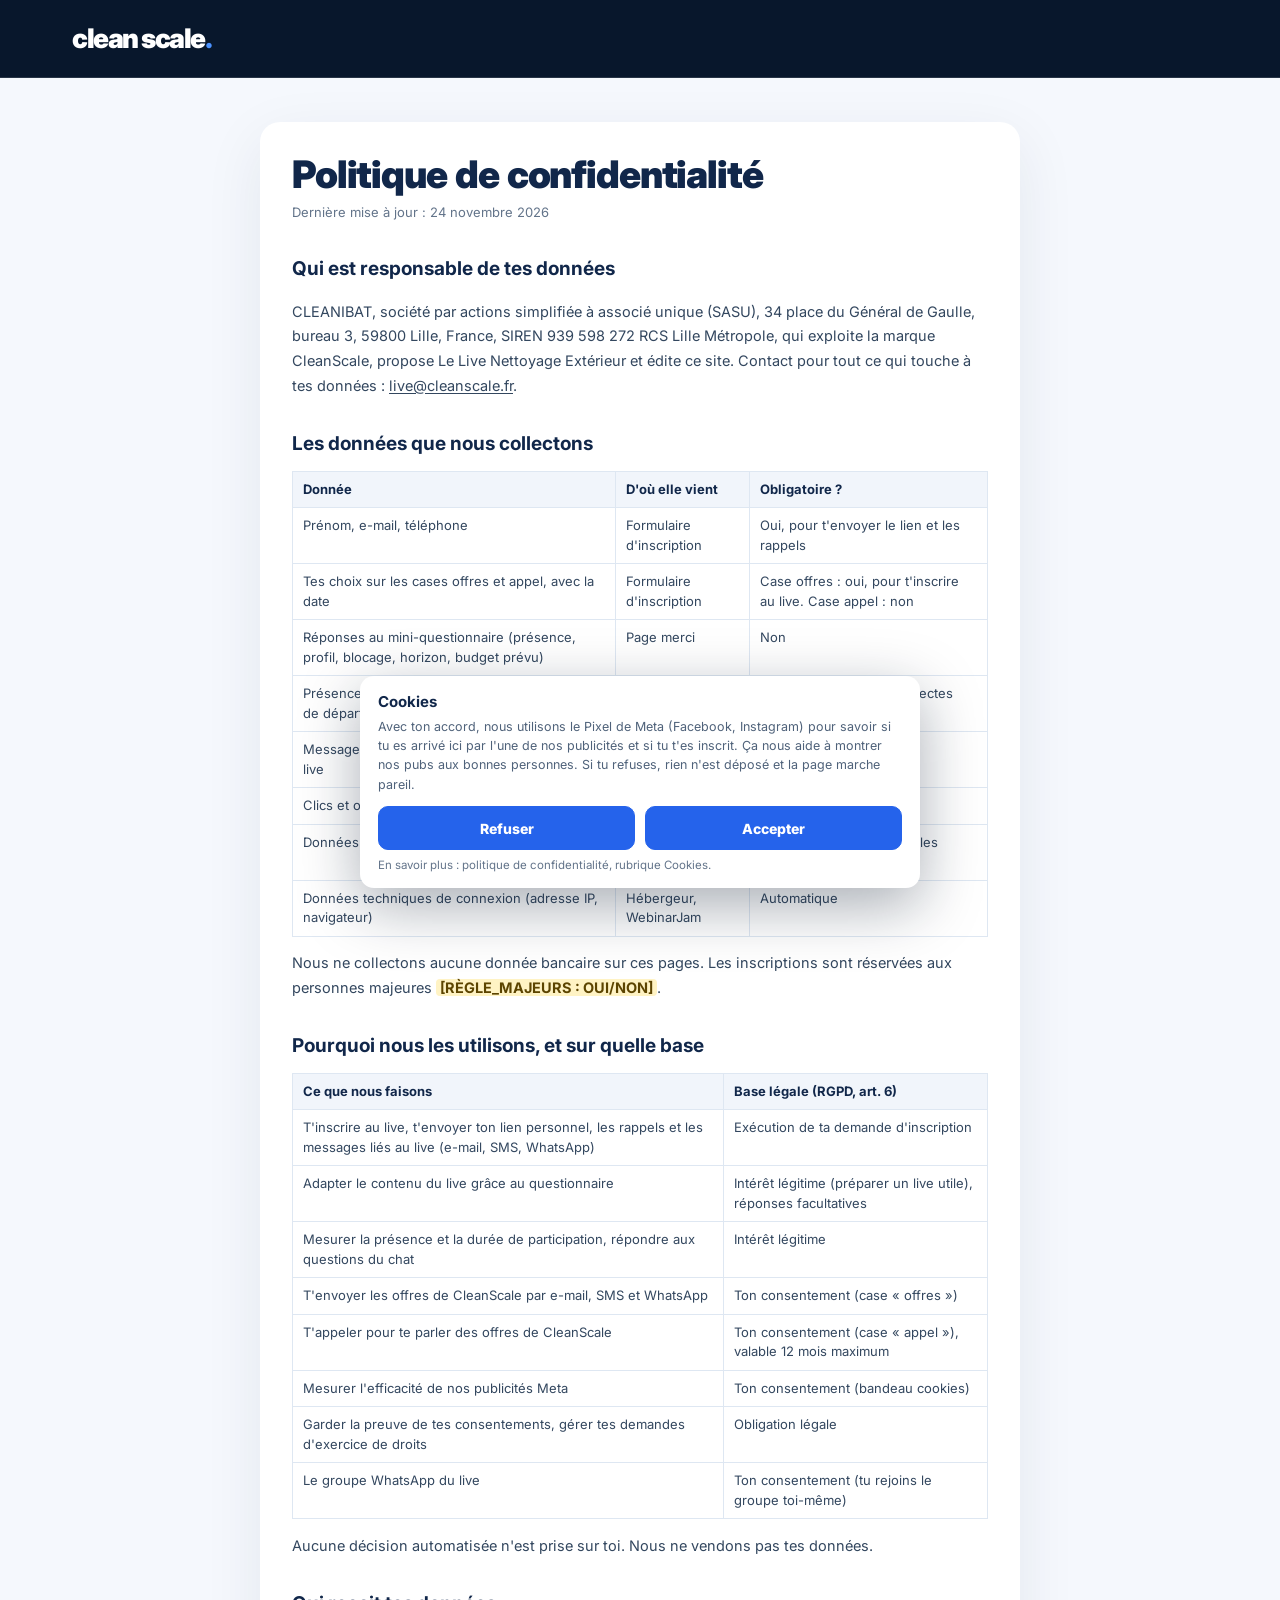
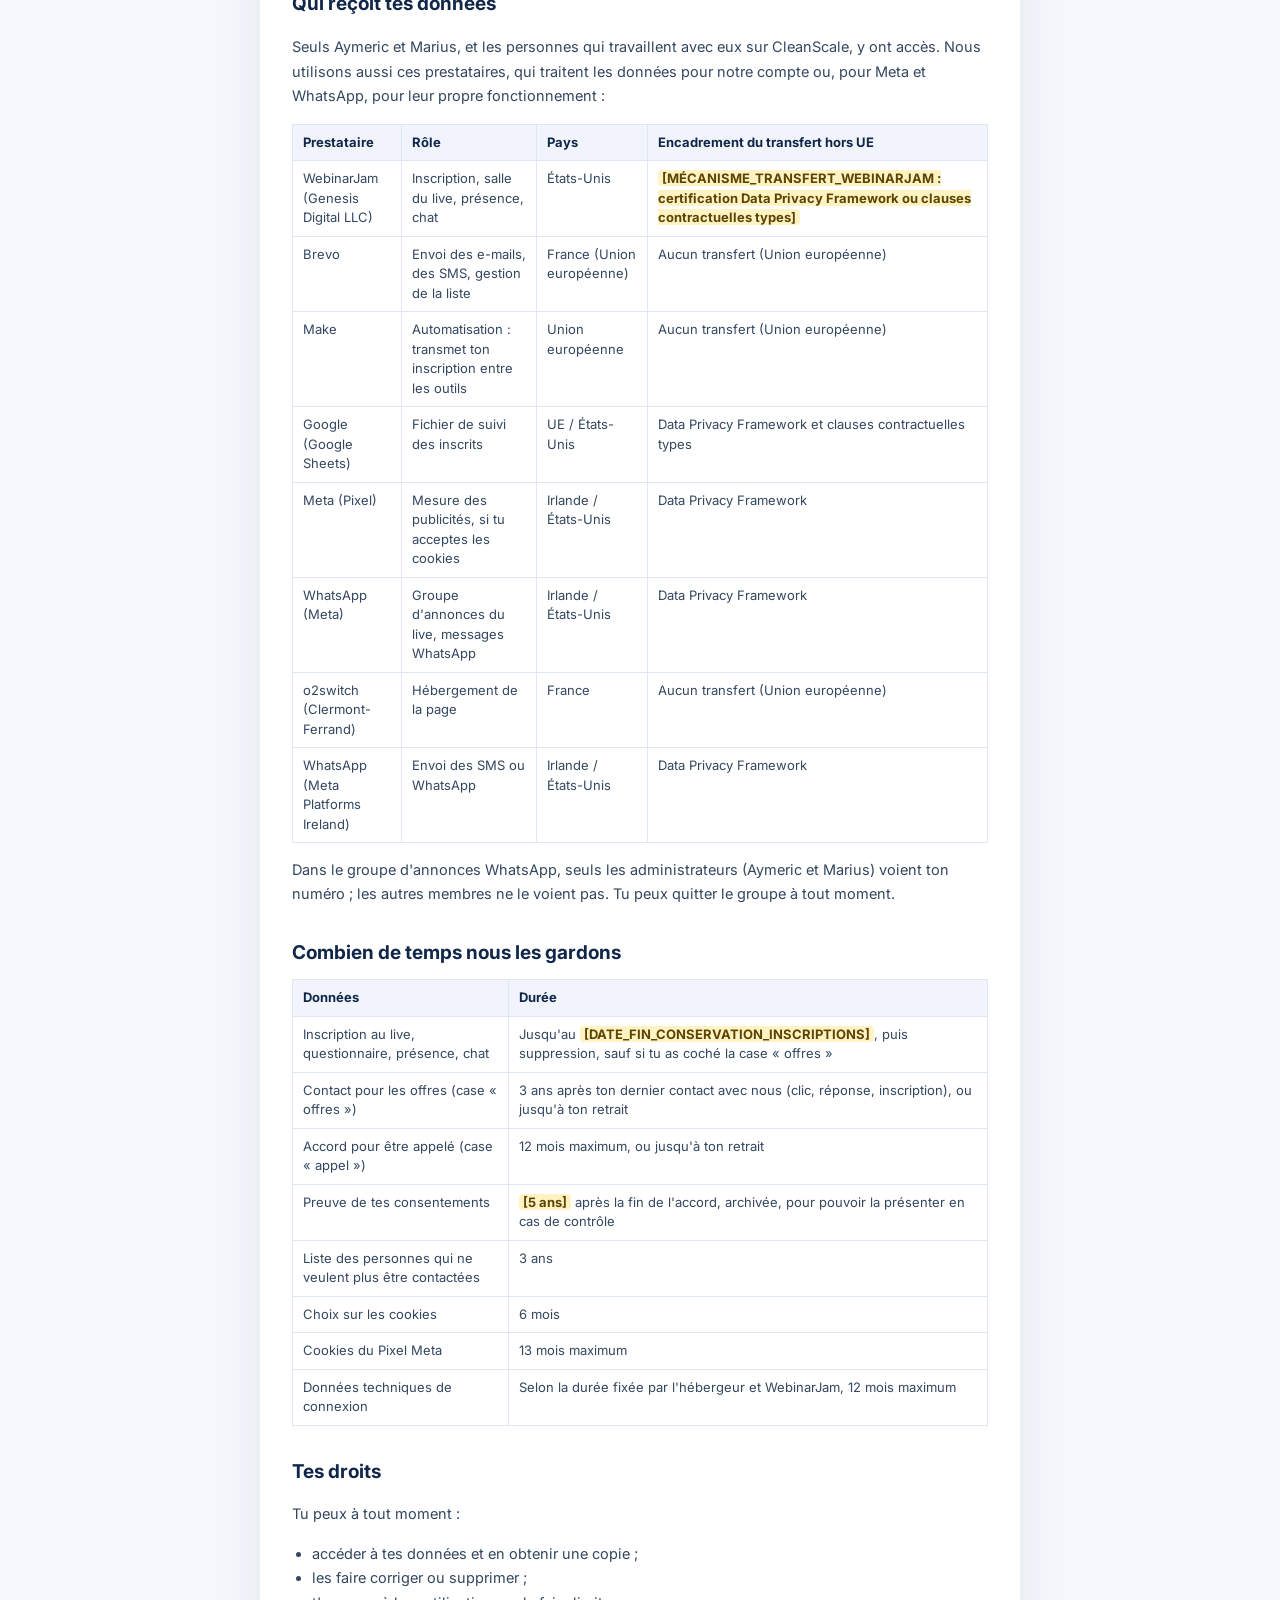
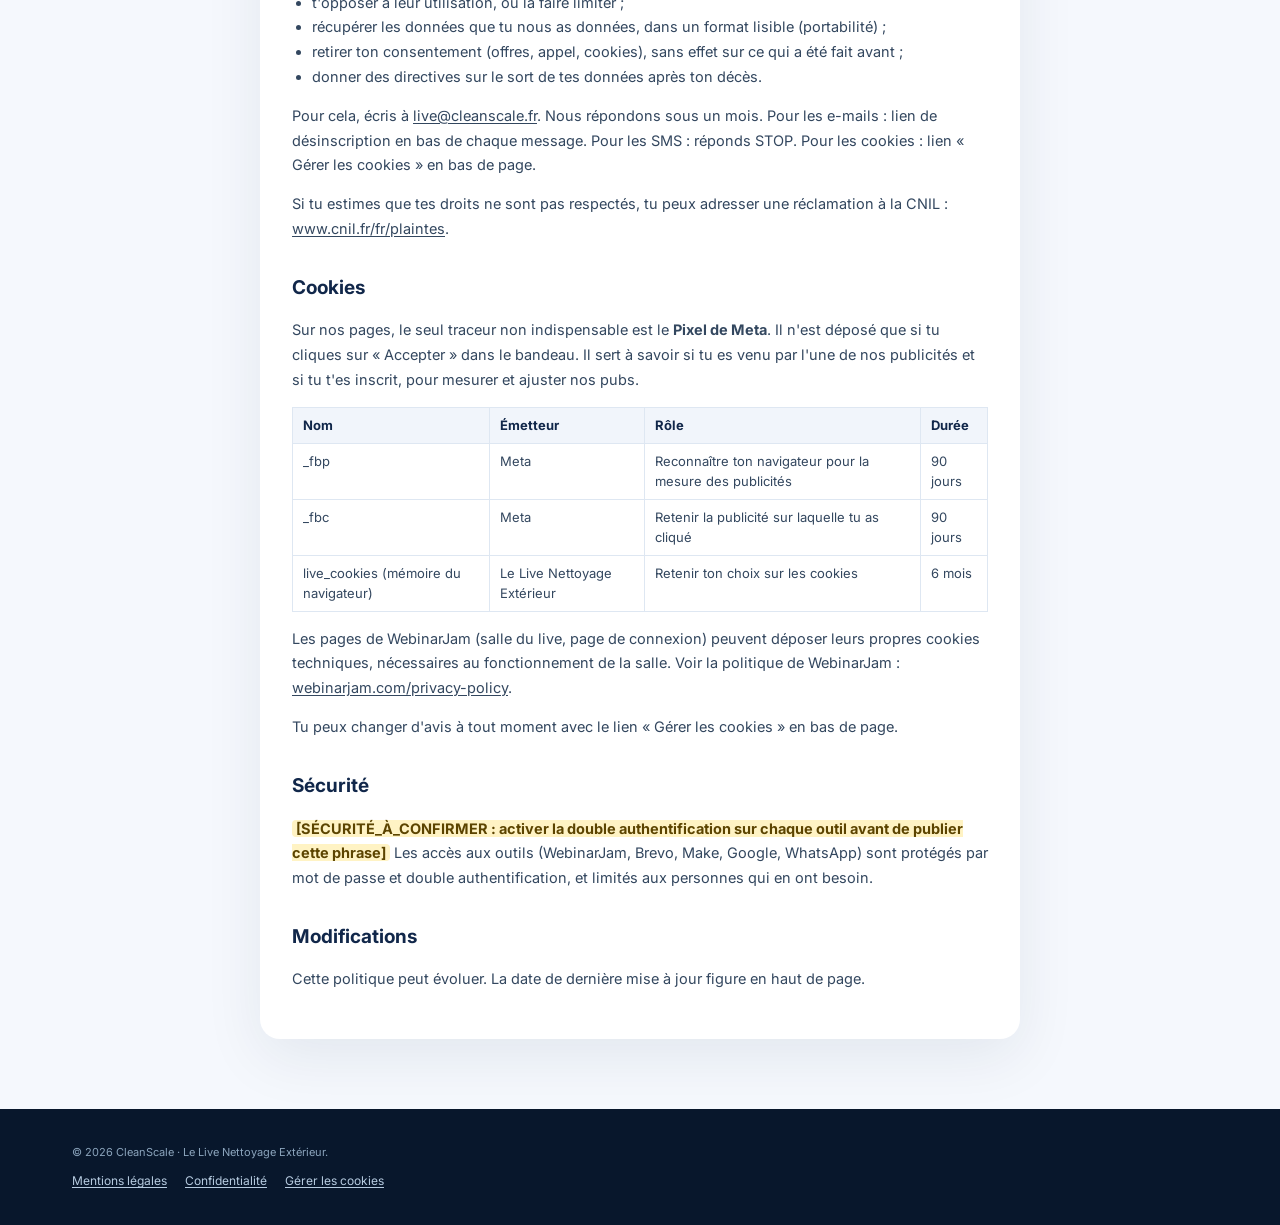
==== confidentialite.html @ 231d4061 "Landing CleanScale : logo, inscription réelle, pages légales, preuves - Marque CleanScale (logo « cl" ====
<!doctype html>
<html lang="fr">
<head>
  <meta charset="utf-8">
  <meta name="viewport" content="width=device-width, initial-scale=1">
  <meta name="robots" content="noindex, nofollow">
  <meta name="color-scheme" content="light">
  <meta name="theme-color" content="#08172c">
  <title>Politique de confidentialité | CleanScale</title>
  <link rel="preconnect" href="https://fonts.googleapis.com">
  <link rel="preconnect" href="https://fonts.gstatic.com" crossorigin>
  <link href="https://fonts.googleapis.com/css2?family=Inter:wght@400..900&amp;display=swap" rel="stylesheet">
  <link rel="stylesheet" href="assets/forma.css?v=5">
</head>
<body data-forma-variant="marine">
  <header>
    <div class="container nav">
      <a href="index.html" class="brand" aria-label="CleanScale, Le Live Nettoyage Extérieur"><span class="cs-logo">clean scale<i aria-hidden="true">.</i></span></a>
    </div>
  </header>
  <main class="simple-main">
    <div class="container" style="max-width:820px">
      <article class="legal">
        <h1>Politique de confidentialité</h1>
        <p class="updated">Dernière mise à jour : 24 novembre 2026</p>
        <h2>Qui est responsable de tes données</h2>
        <p>CLEANIBAT, société par actions simplifiée à associé unique (SASU), 34 place du Général de Gaulle, bureau 3, 59800 Lille, France, SIREN 939 598 272 RCS Lille Métropole, qui exploite la marque CleanScale, propose Le Live Nettoyage Extérieur et édite ce site. Contact pour tout ce qui touche à tes données : <a href="mailto:live@cleanscale.fr">live@cleanscale.fr</a>.</p>
        <h2>Les données que nous collectons</h2>
        <div class="legal-table"><table><thead><tr><th>Donnée</th><th>D'où elle vient</th><th>Obligatoire ?</th></tr></thead><tbody><tr><td>Prénom, e-mail, téléphone</td><td>Formulaire d'inscription</td><td>Oui, pour t'envoyer le lien et les rappels</td></tr><tr><td>Tes choix sur les cases offres et appel, avec la date</td><td>Formulaire d'inscription</td><td>Case offres : oui, pour t'inscrire au live. Case appel : non</td></tr><tr><td>Réponses au mini-questionnaire (présence, profil, blocage, horizon, budget prévu)</td><td>Page merci</td><td>Non</td></tr><tr><td>Présence au live : connexion, heure d'arrivée et de départ, durée</td><td>WebinarJam</td><td>Automatique si tu te connectes</td></tr><tr><td>Messages et questions écrits dans le chat du live</td><td>WebinarJam</td><td>Seulement si tu écris</td></tr><tr><td>Clics et ouvertures des e-mails</td><td>Brevo</td><td>Automatique</td></tr><tr><td>Données de navigation publicitaire (Pixel Meta)</td><td>Ton navigateur</td><td>Seulement si tu acceptes les cookies</td></tr><tr><td>Données techniques de connexion (adresse IP, navigateur)</td><td>Hébergeur, WebinarJam</td><td>Automatique</td></tr></tbody></table></div>
        <p>Nous ne collectons aucune donnée bancaire sur ces pages. Les inscriptions sont réservées aux personnes majeures <span class="ph">[RÈGLE_MAJEURS : OUI/NON]</span>.</p>
        <h2>Pourquoi nous les utilisons, et sur quelle base</h2>
        <div class="legal-table"><table><thead><tr><th>Ce que nous faisons</th><th>Base légale (RGPD, art. 6)</th></tr></thead><tbody><tr><td>T'inscrire au live, t'envoyer ton lien personnel, les rappels et les messages liés au live (e-mail, SMS, WhatsApp)</td><td>Exécution de ta demande d'inscription</td></tr><tr><td>Adapter le contenu du live grâce au questionnaire</td><td>Intérêt légitime (préparer un live utile), réponses facultatives</td></tr><tr><td>Mesurer la présence et la durée de participation, répondre aux questions du chat</td><td>Intérêt légitime</td></tr><tr><td>T'envoyer les offres de CleanScale par e-mail, SMS et WhatsApp</td><td>Ton consentement (case « offres »)</td></tr><tr><td>T'appeler pour te parler des offres de CleanScale</td><td>Ton consentement (case « appel »), valable 12 mois maximum</td></tr><tr><td>Mesurer l'efficacité de nos publicités Meta</td><td>Ton consentement (bandeau cookies)</td></tr><tr><td>Garder la preuve de tes consentements, gérer tes demandes d'exercice de droits</td><td>Obligation légale</td></tr><tr><td>Le groupe WhatsApp du live</td><td>Ton consentement (tu rejoins le groupe toi-même)</td></tr></tbody></table></div>
        <p>Aucune décision automatisée n'est prise sur toi. Nous ne vendons pas tes données.</p>
        <h2>Qui reçoit tes données</h2>
        <p>Seuls Aymeric et Marius, et les personnes qui travaillent avec eux sur CleanScale, y ont accès. Nous utilisons aussi ces prestataires, qui traitent les données pour notre compte ou, pour Meta et WhatsApp, pour leur propre fonctionnement :</p>
        <div class="legal-table"><table><thead><tr><th>Prestataire</th><th>Rôle</th><th>Pays</th><th>Encadrement du transfert hors UE</th></tr></thead><tbody><tr><td>WebinarJam (Genesis Digital LLC)</td><td>Inscription, salle du live, présence, chat</td><td>États-Unis</td><td><span class="ph">[MÉCANISME_TRANSFERT_WEBINARJAM : certification Data Privacy Framework ou clauses contractuelles types]</span></td></tr><tr><td>Brevo</td><td>Envoi des e-mails, des SMS, gestion de la liste</td><td>France (Union européenne)</td><td>Aucun transfert (Union européenne)</td></tr><tr><td>Make</td><td>Automatisation : transmet ton inscription entre les outils</td><td>Union européenne</td><td>Aucun transfert (Union européenne)</td></tr><tr><td>Google (Google Sheets)</td><td>Fichier de suivi des inscrits</td><td>UE / États-Unis</td><td>Data Privacy Framework et clauses contractuelles types</td></tr><tr><td>Meta (Pixel)</td><td>Mesure des publicités, si tu acceptes les cookies</td><td>Irlande / États-Unis</td><td>Data Privacy Framework</td></tr><tr><td>WhatsApp (Meta)</td><td>Groupe d'annonces du live, messages WhatsApp</td><td>Irlande / États-Unis</td><td>Data Privacy Framework</td></tr><tr><td>o2switch (Clermont-Ferrand)</td><td>Hébergement de la page</td><td>France</td><td>Aucun transfert (Union européenne)</td></tr><tr><td>WhatsApp (Meta Platforms Ireland)</td><td>Envoi des SMS ou WhatsApp</td><td>Irlande / États-Unis</td><td>Data Privacy Framework</td></tr></tbody></table></div>
        <p>Dans le groupe d'annonces WhatsApp, seuls les administrateurs (Aymeric et Marius) voient ton numéro ; les autres membres ne le voient pas. Tu peux quitter le groupe à tout moment.</p>
        <h2>Combien de temps nous les gardons</h2>
        <div class="legal-table"><table><thead><tr><th>Données</th><th>Durée</th></tr></thead><tbody><tr><td>Inscription au live, questionnaire, présence, chat</td><td>Jusqu'au <span class="ph">[DATE_FIN_CONSERVATION_INSCRIPTIONS]</span>, puis suppression, sauf si tu as coché la case « offres »</td></tr><tr><td>Contact pour les offres (case « offres »)</td><td>3 ans après ton dernier contact avec nous (clic, réponse, inscription), ou jusqu'à ton retrait</td></tr><tr><td>Accord pour être appelé (case « appel »)</td><td>12 mois maximum, ou jusqu'à ton retrait</td></tr><tr><td>Preuve de tes consentements</td><td><span class="ph">[5 ans]</span> après la fin de l'accord, archivée, pour pouvoir la présenter en cas de contrôle</td></tr><tr><td>Liste des personnes qui ne veulent plus être contactées</td><td>3 ans</td></tr><tr><td>Choix sur les cookies</td><td>6 mois</td></tr><tr><td>Cookies du Pixel Meta</td><td>13 mois maximum</td></tr><tr><td>Données techniques de connexion</td><td>Selon la durée fixée par l'hébergeur et WebinarJam, 12 mois maximum</td></tr></tbody></table></div>
        <h2>Tes droits</h2>
        <p>Tu peux à tout moment :</p>
        <ul><li>accéder à tes données et en obtenir une copie ;</li><li>les faire corriger ou supprimer ;</li><li>t'opposer à leur utilisation, ou la faire limiter ;</li><li>récupérer les données que tu nous as données, dans un format lisible (portabilité) ;</li><li>retirer ton consentement (offres, appel, cookies), sans effet sur ce qui a été fait avant ;</li><li>donner des directives sur le sort de tes données après ton décès.</li></ul>
        <p>Pour cela, écris à <a href="mailto:live@cleanscale.fr">live@cleanscale.fr</a>. Nous répondons sous un mois. Pour les e-mails : lien de désinscription en bas de chaque message. Pour les SMS : réponds STOP. Pour les cookies : lien « Gérer les cookies » en bas de page.</p>
        <p>Si tu estimes que tes droits ne sont pas respectés, tu peux adresser une réclamation à la CNIL : <a href="https://www.cnil.fr/fr/plaintes" target="_blank" rel="noopener">www.cnil.fr/fr/plaintes</a>.</p>
        <h2 id="cookies">Cookies</h2>
        <p>Sur nos pages, le seul traceur non indispensable est le <b>Pixel de Meta</b>. Il n'est déposé que si tu cliques sur « Accepter » dans le bandeau. Il sert à savoir si tu es venu par l'une de nos publicités et si tu t'es inscrit, pour mesurer et ajuster nos pubs.</p>
        <div class="legal-table"><table><thead><tr><th>Nom</th><th>Émetteur</th><th>Rôle</th><th>Durée</th></tr></thead><tbody><tr><td>_fbp</td><td>Meta</td><td>Reconnaître ton navigateur pour la mesure des publicités</td><td>90 jours</td></tr><tr><td>_fbc</td><td>Meta</td><td>Retenir la publicité sur laquelle tu as cliqué</td><td>90 jours</td></tr><tr><td>live_cookies (mémoire du navigateur)</td><td>Le Live Nettoyage Extérieur</td><td>Retenir ton choix sur les cookies</td><td>6 mois</td></tr></tbody></table></div>
        <p>Les pages de WebinarJam (salle du live, page de connexion) peuvent déposer leurs propres cookies techniques, nécessaires au fonctionnement de la salle. Voir la politique de WebinarJam : <a href="https://webinarjam.com/privacy-policy/" target="_blank" rel="noopener">webinarjam.com/privacy-policy</a>.</p>
        <p>Tu peux changer d'avis à tout moment avec le lien « Gérer les cookies » en bas de page.</p>
        <h2>Sécurité</h2>
        <p><span class="ph">[SÉCURITÉ_À_CONFIRMER : activer la double authentification sur chaque outil avant de publier cette phrase]</span> Les accès aux outils (WebinarJam, Brevo, Make, Google, WhatsApp) sont protégés par mot de passe et double authentification, et limités aux personnes qui en ont besoin.</p>
        <h2>Modifications</h2>
        <p>Cette politique peut évoluer. La date de dernière mise à jour figure en haut de page.</p>
      </article>
    </div>
  </main>
  <footer><div class="container"><div class="footer-note">© 2026 CleanScale · Le Live Nettoyage Extérieur.<div class="footer-links"><a href="mentions-legales.html">Mentions légales</a><a href="confidentialite.html">Confidentialité</a><button type="button" data-ck-open>Gérer les cookies</button></div></div></div></footer>
  <script src="assets/config.js?v=2"></script>
  <script src="assets/commun.js?v=2"></script>
</body>
</html>
---- assets/forma.css ----
:root { --ink:#152640;--deep:#08172c;--deep2:#142c49;--lime:#3b82f6;--cream:#f5f8fd;--paper:#fff;--muted:#63748a;--line:#dee7f2;--shadow:0 24px 65px rgba(13,35,65,.15); }
*{box-sizing:border-box}
html{scroll-behavior:smooth;scroll-padding-top:94px}
body{margin:0;background:var(--cream);color:var(--ink);font-family:Inter,-apple-system,BlinkMacSystemFont,"Segoe UI",Arial,sans-serif;-webkit-font-smoothing:antialiased}
button,input{font:inherit}
button{cursor:pointer}
a{color:inherit;text-decoration:none}
button:focus-visible,a:focus-visible,input:focus-visible,summary:focus-visible{outline:3px solid #2e70e8;outline-offset:3px}
.container{max-width:1196px;margin-inline:auto;padding-inline:30px}
.bar{background:var(--lime);padding:10px 15px;text-align:center;color:#112946;font-size:12px;font-weight:800;letter-spacing:.13em;text-transform:uppercase}
.bar span{margin:0 14px;opacity:.48}
header{background:var(--deep);color:#fff;border-bottom:1px solid rgba(255,255,255,.13);position:sticky;top:0;z-index:30;backdrop-filter:blur(18px)}
.nav{min-height:77px;display:flex;align-items:center;justify-content:space-between;gap:22px}
.brand{display:inline-flex;align-items:center;gap:11px;font-size:25px;font-weight:900;letter-spacing:-.07em}
.brand-mark{width:35px;height:35px;background:var(--lime);border-radius:9px;display:grid;place-items:center;transform:rotate(-4deg)}
.brand-mark svg{transform:rotate(4deg)}
.nav-links{display:flex;align-items:center;gap:31px;font-size:13px;color:#ccd8e8;font-weight:650}
.nav-links a:hover{color:#fff}
.nav-btn,.btn-main{display:inline-flex;align-items:center;justify-content:center;gap:10px;border-radius:10px;border:0;background:var(--lime);color:#142a49;font-weight:900;letter-spacing:-.015em;transition:transform .18s,background .18s,box-shadow .18s}
.nav-btn{padding:13px 18px;font-size:13px}
.nav-btn:hover,.btn-main:hover{transform:translateY(-2px);background:#6da6ff;box-shadow:0 9px 22px rgba(59,130,246,.21)}
.hero{background:var(--deep);color:#fff;position:relative;overflow:hidden;padding:90px 0 91px;isolation:isolate}
.hero:before{content:"";position:absolute;inset:-50% -10% -45% 8%;background:radial-gradient(ellipse at 86% 45%,rgba(59,130,246,.19),transparent 38%),radial-gradient(ellipse at 15% 55%,rgba(255,255,255,.038),transparent 46%);z-index:-2}
.hero:after{content:"";position:absolute;right:-90px;top:-90px;width:630px;height:700px;background:repeating-linear-gradient(145deg,transparent 0px,transparent 36px,rgba(255,255,255,.027) 37px,transparent 39px);z-index:-1;transform:rotate(-5deg)}
.hero-grid{display:grid;grid-template-columns:minmax(0,1.14fr) minmax(380px,.78fr);gap:75px;align-items:center}
.eyebrow{display:inline-flex;align-items:center;gap:10px;padding:10px 14px;border:1px solid rgba(59,130,246,.40);border-radius:99px;color:var(--lime);text-transform:uppercase;font-size:11px;letter-spacing:.13em;font-weight:850}
.eyebrow .pulse{height:7px;width:7px;background:var(--lime);border-radius:50%;box-shadow:0 0 0 5px rgba(59,130,246,.15)}
h1{font-size:clamp(43px,4.8vw,65px);line-height:1.075;letter-spacing:-.062em;margin:27px 0 25px;font-weight:890;max-width:730px}
h1 em{font-family:Georgia,'Times New Roman',serif;font-weight:500;letter-spacing:-.064em;color:var(--lime);font-style:italic}
.hero-copy{font-size:18px;line-height:1.68;color:#d0dcec;max-width:565px;margin:0 0 30px}
.hero-copy strong{color:#fff}
.hero-actions{display:flex;align-items:center;flex-wrap:wrap;gap:17px}
.btn-main{min-height:57px;padding:16px 24px;font-size:15px}
.btn-sub{font-weight:750;color:#d3e0f1;font-size:14px;display:inline-flex;align-items:center;gap:7px}
.btn-sub:hover{color:var(--lime)}
.hero-points{display:flex;gap:17px 27px;flex-wrap:wrap;margin-top:34px;color:#aabdd6;font-size:12px;font-weight:650}
.hero-points span:before{content:"✓";display:inline-grid;place-items:center;color:var(--lime);margin-right:7px}
.signup-wrap{position:relative}
.signup-wrap:before{content:"";position:absolute;background:var(--lime);inset:16px -13px -16px 13px;opacity:.20;filter:blur(28px);border-radius:24px}
.signup{position:relative;background:#fff;color:var(--ink);padding:35px;border-radius:20px;box-shadow:0 28px 100px rgba(0,0,0,.30);overflow:hidden}
.signup:before{content:"";position:absolute;top:0;left:0;right:0;height:7px;background:var(--lime)}
.signup-header{display:flex;gap:15px;align-items:center;margin-bottom:24px}
.event-icon{width:49px;height:49px;border-radius:14px;display:grid;place-items:center;background:#e1edff;color:#1a385d;flex:0 0 auto}
.mini-kicker{font-size:11px;letter-spacing:.12em;text-transform:uppercase;font-weight:850;color:#65778e}
.signup h2{font-size:26px;line-height:1.12;letter-spacing:-.047em;margin:5px 0 0}
.date-panel{background:#f1f6fd;padding:15px;border:1px solid #d7e6fc;border-radius:12px;display:flex;align-items:center;gap:12px;font-size:13px;font-weight:750;margin-bottom:24px}
.date-panel small{display:block;font-size:11px;font-weight:550;color:#708399;margin-top:4px}
.form-row{margin-bottom:17px}
label{display:block;font-weight:780;font-size:12px;margin-bottom:9px}
input[type=text],input[type=email]{width:100%;padding:15px 16px;border:1px solid #dde6f0;background:#fcfdff;color:#152640;border-radius:9px;outline:none;font-size:14px;transition:border-color .15s,box-shadow .15s}
input::placeholder{color:#98a6b8}
input:focus{border-color:#3c82ea;box-shadow:0 0 0 4px rgba(59,130,246,.17)}
.form-submit{width:100%;margin-top:5px;min-height:54px}
.small-note{color:#7a8ba2;font-size:11px;line-height:1.65;text-align:center;margin:15px 0 0}
.small-note strong{color:#536c8d}
.trust{display:flex;gap:7px;align-items:center;justify-content:center;margin-top:17px;color:#667b95;font-size:11px;font-weight:750}
.trust svg{color:#457fcb}
.success{display:none;text-align:center;padding:18px 0 7px}
.success.active{display:block}
.success .ok{width:64px;height:64px;background:#e1edff;color:#173765;display:grid;place-items:center;border-radius:50%;margin:0 auto 20px;font-size:30px}
.success h3{font-size:26px;margin:0 0 10px}
.success p{font-size:14px;line-height:1.7;color:#566d86}
.success .reset{margin-top:12px;border:0;background:#ebf0f8;padding:12px 16px;border-radius:8px;font-weight:780;color:#243d61}
.stats-strip{background:#e1edff;border-bottom:1px solid #c6d9f7}
.stats-inner{display:grid;grid-template-columns:repeat(3,minmax(0,1fr));min-height:92px;align-items:center;padding-block:18px;gap:24px}
.promise{display:flex;gap:13px;align-items:center;padding:6px 0}
.promise:not(:last-child){border-right:1px solid rgba(34,71,128,.20)}
.promise-mark{flex:0 0 auto;display:grid;place-items:center;width:33px;height:33px;background:#163863;color:#e1edff;font-weight:850;border-radius:10px;font-size:15px}
.promise strong{font-size:15px;letter-spacing:-.035em;font-weight:850;color:#142f51;line-height:1.3}
.promise small{display:block;color:#42658a;font-weight:700;font-size:11px;margin-top:3px}
section.content{padding:112px 0}
.section-head{max-width:720px;margin-bottom:43px}
.kicker{font-weight:900;letter-spacing:.16em;text-transform:uppercase;color:#356fbf;font-size:12px;margin:0 0 16px}
.section-head h2,.split h2,.cta-final h2{font-size:clamp(35px,4.1vw,55px);letter-spacing:-.059em;line-height:1.12;margin:0 0 21px}
.section-head p,.split p{font-size:16px;line-height:1.76;color:#5d718b;margin:0}
.value-grid{display:grid;grid-template-columns:repeat(3,1fr);gap:19px}
.value-card{background:#fff;padding:32px 28px 31px;border:1px solid #e3ebf5;border-radius:16px;box-shadow:0 6px 35px rgba(17,55,105,.055);min-height:286px}
.num{font-weight:900;font-size:12px;color:#3579ce;margin-bottom:26px}
.value-icon{height:57px;width:57px;border-radius:16px;background:#dcebff;display:grid;place-items:center;margin-bottom:22px}
.value-card h3,.module h3{font-size:22px;line-height:1.23;letter-spacing:-.035em;margin:0 0 13px}
.value-card p,.module p{font-size:14px;color:#657891;line-height:1.72;margin:0}
.comparison{background:#0d2341;color:#fff;overflow:hidden}
.comparison .kicker{color:var(--lime)}
.comparison .section-head p{color:#aebed2}
.compare-grid{display:grid;grid-template-columns:1fr 1fr;gap:22px;margin-top:35px}
.compare-card{padding:36px;border:1px solid rgba(255,255,255,.13);border-radius:17px;background:#162d4d}
.compare-card.highlight{background:var(--lime);border-color:var(--lime);color:#152d4d}
.compare-card small{display:block;color:#b9cde5;font-weight:750;font-size:12px;letter-spacing:.06em;text-transform:uppercase}
.compare-card.highlight small{color:#2d5788}
.compare-card .math{font-size:clamp(31px,3.6vw,50px);font-weight:900;letter-spacing:-.058em;margin:27px 0 19px}
.compare-card .math span{font-size:20px;color:#a5bbd3}
.compare-card.highlight .math span{color:#7499ce}
.compare-card p{margin:0;font-size:13px;line-height:1.6;color:#bacde1}
.compare-card.highlight p{color:#315e95}
.disclaimer{font-size:12px;color:#abbdd4;line-height:1.55;margin:22px 0 0}
.modules{display:grid;grid-template-columns:repeat(3,1fr);gap:18px}
.module{border:1px solid #e1e9f4;border-radius:16px;padding:28px 25px 30px;background:#fff;min-height:258px;position:relative;overflow:hidden}
.module .order{display:flex;justify-content:space-between;align-items:center;margin-bottom:27px;color:#3568b6;font-weight:900;font-size:12px}
.module .order svg{color:#7292ba}
.module h3{font-size:20px}
.course-cta{display:flex;align-items:center;gap:19px;margin-top:30px;flex-wrap:wrap}
.note{font-size:12px;color:#71829a;line-height:1.5}
.founder{background:#eaf1fc;padding:105px 0}
.founder-grid{display:grid;grid-template-columns:0.9fr 1.1fr;gap:80px;align-items:center}
.founder-art{min-height:380px;background:#102a4b;border-radius:18px;position:relative;overflow:hidden;padding:28px;display:flex;align-items:flex-end}
.founder-art:before{content:"";position:absolute;inset:0;background:radial-gradient(circle at 75% 8%,rgba(59,130,246,.30),transparent 38%),repeating-linear-gradient(110deg,transparent 0 23px,rgba(255,255,255,.03) 24px,transparent 25px)}
.roof-lines{position:absolute;top:85px;left:40px;right:28px;height:160px;transform:perspective(500px) rotateX(23deg) rotate(-6deg);background:repeating-linear-gradient(0deg,transparent 0 18px,rgba(59,130,246,.29) 19px,transparent 21px),repeating-linear-gradient(90deg,transparent 0 46px,rgba(59,130,246,.24) 47px,transparent 49px),linear-gradient(120deg,#28537e,#1b3556);border:1px solid rgba(59,130,246,.32);clip-path:polygon(0 30%,45% 0,100% 30%,100% 100%,0 100%)}
.founder-art .caption-card{z-index:1;position:relative;width:100%;padding:23px;background:rgba(7,23,45,.83);border:1px solid rgba(59,130,246,.26);border-radius:12px;backdrop-filter:blur(8px)}
.caption-card span{font-size:11px;color:var(--lime);letter-spacing:.12em;font-weight:850}
.caption-card h3{margin:9px 0 0;font-size:29px;letter-spacing:-.045em;color:#fff}
.founder h2{font-size:clamp(35px,4vw,53px);letter-spacing:-.06em;line-height:1.12;margin:0 0 21px}
.founder p{color:#526a83;line-height:1.78;font-size:16px}
.founder ul{list-style:none;padding:0;margin:23px 0 0}
.founder li{margin:13px 0;font-weight:750;font-size:14px;display:flex;align-items:center;gap:10px}
.tick{color:#2475e9;font-size:18px}
.faq{max-width:840px;margin:auto}
.faq .section-head{max-width:100%}
details{border-top:1px solid #d9e4f1;padding:0}
details:last-child{border-bottom:1px solid #d9e4f1}
summary{list-style:none;display:flex;align-items:center;justify-content:space-between;gap:20px;cursor:pointer;padding:24px 2px;font-weight:800;font-size:16px}
summary::-webkit-details-marker{display:none}
summary:after{content:"+";font-size:24px;color:#3476c6;font-weight:350}
details[open] summary:after{content:"−"}
details p{margin:-3px 32px 24px 2px;color:#5a7089;font-size:14px;line-height:1.78}
.cta-final{background:#0d2341;color:white;text-align:center;padding:94px 0;position:relative;overflow:hidden}
.cta-final:before{content:"";position:absolute;inset:0;background:radial-gradient(circle at 50% 120%,rgba(59,130,246,.24),transparent 50%)}
.cta-final .container{position:relative}
.cta-final h2{max-width:790px;margin:0 auto 22px}
.cta-final h2 span{color:var(--lime)}
.cta-final p{color:#c6d6e9;max-width:620px;margin:0 auto 28px;line-height:1.7}
footer{background:#08172c;color:#b6cbe0;padding:35px 0}
footer .container{display:flex;align-items:center;justify-content:space-between;gap:24px;flex-wrap:wrap}
.footer-note{font-size:11px;max-width:620px;line-height:1.6;color:#8ba4bc}
.tools{background:#112542;padding:17px;border-top:1px solid #274361;color:#b7cae6;font-size:12px}
.tools details{border:0;padding:0;max-width:1196px;margin:auto}
.tools summary{font-size:12px;padding:0;color:#a5bde4;font-weight:650}
.tools p{font-size:12px;color:#b7cce7;margin:10px 0}
.tools button{padding:9px 12px;border-radius:7px;border:1px solid #446a98;background:transparent;color:#dce9fa;font-size:12px;margin-right:8px}
.mobile-cta{display:none}
@media(max-width:1060px){.hero-grid{gap:35px;grid-template-columns:minmax(0,1fr) minmax(340px,.85fr)}h1{font-size:clamp(41px,4.7vw,54px)}.container{padding-inline:25px}.founder-grid{gap:40px}}
@media(max-width:800px){.bar{font-size:10px}.nav-links{display:none}.nav{min-height:68px}.hero{padding:58px 0 70px}.hero-grid{grid-template-columns:1fr;gap:42px}.hero-copy{max-width:650px}h1{font-size:clamp(40px,6.8vw,60px)}.stats-inner{grid-template-columns:1fr 1fr}.promise:nth-child(2){border-right:0}.signup{max-width:590px;margin-inline:auto}.value-grid{grid-template-columns:1fr 1fr}.modules{grid-template-columns:1fr 1fr}.founder-grid{grid-template-columns:1fr;gap:35px}.founder-art{min-height:300px}.founder{padding:80px 0}section.content{padding:80px 0}}
@media(max-width:600px){.container{padding-inline:20px}.bar span{margin:0 6px}.nav-btn{padding:11px 13px;font-size:11px}.brand{font-size:23px}.hero{padding-top:49px;padding-bottom:55px}.hero h1{font-size:clamp(37px,9.4vw,50px);margin:22px 0}.hero-copy{font-size:15px;line-height:1.65}.hero-actions .btn-main{width:100%}.hero-points{gap:11px 17px}.signup{padding:25px 22px;border-radius:16px}.signup h2{font-size:25px}.stats-inner{grid-template-columns:1fr;gap:9px;padding-block:17px}.promise{padding:7px 0}.promise:not(:last-child){border-right:0;border-bottom:1px solid rgba(34,71,128,.15)}.section-head h2,.split h2{font-size:clamp(34px,9vw,42px)}section.content{padding:66px 0}.value-grid,.compare-grid,.modules{grid-template-columns:1fr}.value-card{min-height:0}.module{min-height:0}.compare-card{padding:28px}.founder{padding:66px 0}.cta-final{padding:75px 0 110px}.cta-final h2{font-size:38px}.cta-final .btn-main{width:100%}footer{padding-bottom:100px}.mobile-cta{display:block;position:fixed;bottom:0;left:0;right:0;z-index:29;padding:11px 17px calc(11px + env(safe-area-inset-bottom));background:rgba(8,23,44,.97);box-shadow:0 -14px 50px rgba(0,0,0,.20)}.mobile-cta .btn-main{width:100%;min-height:47px;font-size:13px}}
@media(prefers-reduced-motion:reduce){*,*:before,*:after{scroll-behavior:auto!important;transition:none!important}}
  
/* FORMA — Variante A : marine + bleu royal */
.bar{background:#16418d;color:#fff}
.nav-btn,.btn-main{background:#3479ed;color:#fff}
.nav-btn:hover,.btn-main:hover{background:#5a98ff;color:#fff;box-shadow:0 12px 25px rgba(52,121,237,.23)}
.hero .eyebrow{color:#a7c7ff;border-color:rgba(100,160,255,.4)}
.hero h1 em{color:#81b1ff}
.promise-mark{background:#173c76;color:#eaf2ff}
.stats-strip{background:#e1edff;border-bottom-color:#c5dafa}
.promise strong{color:#142c4b}
.promise small{color:#426184}
.brand-mark{background:#4b92ff}
.value-icon{background:#deebff}
.comparison .kicker,.cta-final h2 span,.caption-card span{color:#7aafff}
.founder-art{background:#142c52}
.founder-art .caption-card{background:rgba(9,23,47,.88)}
.tools button{border-color:#4a75ab;color:#dce9ff}

  
/* FORMA — ajouts v3 (preuves, téléphone, cibles) */
input[type=tel]{width:100%;padding:15px 16px;border:1px solid #dde6f0;background:#fcfdff;color:#152640;border-radius:9px;outline:none;font-size:14px;transition:border-color .15s,box-shadow .15s}
.field-help{font-size:11px;color:#7a8ba2;margin:7px 0 0;line-height:1.5}
.bar .countdown{margin:0;opacity:1;font-variant-numeric:tabular-nums}
.proof-card{display:grid;gap:11px;max-width:560px;margin:0 0 30px;padding:17px 19px;border:1px solid rgba(100,160,255,.28);background:rgba(255,255,255,.045);border-radius:14px}
.proof-line{display:flex;gap:11px;align-items:flex-start;font-size:15px;line-height:1.45;color:#d0dcec}
.proof-line b{color:#fff}
.proof-line .ck{flex:0 0 auto;width:21px;height:21px;border-radius:50%;background:#3479ed;color:#fff;display:grid;place-items:center;font-size:11px;font-weight:900;margin-top:1px}
.value-card{min-height:0}
.who-grid .value-card h3{margin-bottom:8px}
.not-for{margin:24px 0 0;font-size:14px;color:#5d718b;line-height:1.6}
.not-for strong{color:#152640}
.cta-final .when{font-weight:800;color:#fff;margin-bottom:26px}
.bar .bar-extra{margin:0;opacity:1}
@media(max-width:600px){.proof-card{padding:15px 16px;margin-bottom:0}.proof-line{font-size:14px}.hero .hero-actions{display:none}.bar .bar-extra{display:none}.bar{letter-spacing:.07em}}

/* FORMA — v4 : emplacements photos / captures / avis, surprise, anti-promesse */
.slot{position:relative;overflow:hidden;background:linear-gradient(135deg,#183a66,#0f2747);border-radius:14px}
.slot img,.slot video{position:absolute;inset:0;width:100%;height:100%;object-fit:cover;display:block}
.slot .slot-label{display:none;position:absolute;inset:0;place-items:center;text-align:center;padding:14px;color:#9fbde6;font-size:12px;font-weight:750;line-height:1.45;border:1.5px dashed rgba(122,175,255,.45);border-radius:inherit}
.slot.empty .slot-label{display:grid}
.hero-hosts{display:flex;align-items:center;gap:13px;margin:0 0 18px}
.hero-hosts .slot{width:58px;height:58px;border-radius:50%;flex:0 0 auto;border:2px solid #4b92ff}
.hero-hosts .slot .slot-label{font-size:13px;color:#dce9ff;padding:0;border:0;letter-spacing:-.02em}
.hero-hosts p{margin:0;font-size:14px;line-height:1.4;color:#c4d4ea}
.hero-hosts b{color:#fff;display:block;font-size:15px}
.surprise{display:flex;gap:10px;align-items:center;background:#eaf2ff;border:1px solid #c5dafa;color:#173c76;border-radius:10px;padding:11px 13px;font-size:13px;font-weight:750;line-height:1.4;margin:-8px 0 20px}
.surprise span{font-size:18px}
.proofs{background:#fff;border-bottom:1px solid #e3ebf5}
.proofs .shots{display:grid;grid-template-columns:repeat(3,1fr);gap:18px}
.proofs .shot{aspect-ratio:4/5}
.proofs .shot-cap{margin:10px 2px 0;font-size:12px;color:#6a7f99;font-weight:650}
.anti{margin:26px 0 0;padding:18px 20px;background:#fff;border:1px solid #dfe8f4;border-left:4px solid #3479ed;border-radius:12px;font-size:15px;line-height:1.6;color:#4a5f7a}
.anti strong{color:#152640}
.founder-art .founder-photo{position:absolute;inset:0;width:100%;height:100%;object-fit:cover;z-index:0}
.gallery{display:grid;grid-template-columns:repeat(3,1fr);gap:16px;margin-top:40px}
.gallery .slot{aspect-ratio:4/3}
.reviews{display:grid;grid-template-columns:repeat(3,1fr);gap:18px}
.review{background:#fff;border:1px solid #e3ebf5;border-radius:16px;padding:24px;min-height:170px;display:flex;flex-direction:column;gap:10px}
.review .stars{color:#f5b301;letter-spacing:2px;font-size:16px}
.review .slot-text{flex:1;display:grid;place-items:center;text-align:center;border:1.5px dashed #c9d8ee;border-radius:10px;color:#7a8ba2;font-size:12px;font-weight:700;padding:14px}
.review small{color:#7a8ba2;font-size:12px;font-weight:650}
.reviews-note{margin:16px 0 0;font-size:12px;color:#7a8ba2}
.success .video{aspect-ratio:9/16;max-height:340px;margin:0 auto 18px;max-width:200px}
.success .actions{display:grid;gap:10px;margin-top:18px}
.success .actions a{width:100%}
.btn-wa{display:inline-flex;align-items:center;justify-content:center;gap:9px;min-height:52px;padding:14px 20px;border-radius:10px;background:#1fa855;color:#fff;font-weight:900;font-size:15px}
.btn-wa:hover{background:#25c063}
.btn-ghost{display:inline-flex;align-items:center;justify-content:center;min-height:48px;padding:12px 18px;border-radius:10px;border:1.5px solid #c9d8ee;color:#1d3a63;font-weight:800;font-size:14px;background:#fff}
@media(max-width:800px){.proofs .shots,.gallery,.reviews{grid-template-columns:1fr 1fr}}
@media(max-width:600px){.proofs .shots,.gallery{display:flex;overflow-x:auto;scroll-snap-type:x mandatory;gap:12px;scrollbar-width:none;margin-top:28px;padding-bottom:4px}.proofs .shots>figure,.gallery>.slot{flex:0 0 78%;scroll-snap-align:center}.success .video{max-height:250px;margin-bottom:14px}.reviews{grid-template-columns:1fr}.hero-hosts .slot{width:50px;height:50px}.surprise{font-size:12px}}

/* FORMA — v4.1 : corrections relecture */
.proof-note{margin:-16px 0 26px;font-size:12px;line-height:1.5;color:#8fa6c4;max-width:560px}
input[aria-invalid=true]{border-color:#c2412d;background:#fff8f7}
input[aria-invalid=true]:focus{box-shadow:0 0 0 4px rgba(194,65,45,.18)}
.mobile-cta{transition:transform .25s}
.mobile-cta.hide{transform:translateY(110%);pointer-events:none}
h1{letter-spacing:-.05em;word-spacing:.06em}
h1 em{font-family:'Times New Roman',Times,Georgia,serif;font-variant-numeric:lining-nums}
@media(min-width:801px){.hero{padding:56px 0 80px}.hero-grid{align-items:start}}
.nav-btn,.btn-main{background:#2563eb;color:#fff}
.nav-btn:hover,.btn-main:hover{background:#1d4ed8;color:#fff;box-shadow:0 12px 25px rgba(37,99,235,.25)}
.btn-wa{background:#15803d}.btn-wa:hover{background:#166534}
.small-note,.field-help,.review small,.review .slot-text,.note,.reviews-note{color:#5f6f84}
.date-panel small{color:#5b6d84}
.success h3{margin:0 0 16px}
.founder-art.empty:after{content:"Photo Aymeric & Marius sur chantier (à fournir)";position:absolute;top:18px;left:18px;right:18px;z-index:1;padding:10px;border:1.5px dashed rgba(122,175,255,.45);border-radius:10px;color:#9fbde6;font-size:12px;font-weight:750;text-align:center}
@media(max-width:600px){footer{padding-bottom:35px}body{padding-bottom:72px}.proof-note{margin:10px 0 0}}

/* FORMA — preuves côte à côte */
.proof-stats{display:grid;grid-template-columns:repeat(3,1fr);max-width:580px;margin:0 0 30px;border:1px solid rgba(100,160,255,.28);background:rgba(255,255,255,.045);border-radius:14px}
.stat-item{padding:16px 16px 15px;display:flex;flex-direction:column;gap:6px}
.stat-item+.stat-item{border-left:1px solid rgba(100,160,255,.22)}
.stat-item strong{font-size:27px;line-height:1;letter-spacing:-.045em;font-weight:900;color:#fff;white-space:nowrap}
.stat-item span{font-size:12.5px;line-height:1.4;color:#b9cbe3;font-weight:600}
@media(max-width:600px){.proof-stats{margin-bottom:0}.stat-item{padding:13px 10px}.stat-item strong{font-size:20px}.stat-item span{font-size:11px}}
.key-points .stat-item strong{font-size:16px;line-height:1.25;letter-spacing:-.02em;white-space:normal}
.key-points .stat-item span{font-size:12.5px}
@media(max-width:600px){.key-points .stat-item{padding:12px 9px}.key-points .stat-item strong{font-size:13.5px}.key-points .stat-item span{font-size:11px}}

/* FORMA — 3 points clés pleine largeur */
.keys{position:relative;padding:0 0 90px;background:linear-gradient(var(--deep) 0 150px,var(--cream) 150px)}
.keys-head{text-align:center;padding:10px 0 34px}
.keys-head .kicker{color:#7aafff}
.keys-head h2{color:#fff;font-size:clamp(32px,3.8vw,50px);letter-spacing:-.055em;line-height:1.1;margin:0}
.keys-head h2 em{font-family:'Times New Roman',Times,Georgia,serif;font-weight:500;font-style:italic;color:#81b1ff;letter-spacing:-.04em}
.keys-grid{display:grid;grid-template-columns:repeat(3,1fr);gap:22px}
.key-card{position:relative;overflow:hidden;background:#fff;border:1px solid #e1e9f4;border-radius:20px;padding:34px 30px 32px;box-shadow:0 24px 60px rgba(13,35,65,.13);transition:transform .2s,box-shadow .2s}
.key-card:before{content:"";position:absolute;top:0;left:0;right:0;height:5px;background:linear-gradient(90deg,#2563eb,#81b1ff)}
.key-card:hover{transform:translateY(-4px);box-shadow:0 30px 70px rgba(13,35,65,.18)}
.key-num{position:absolute;top:14px;right:22px;font-size:76px;font-weight:900;letter-spacing:-.06em;line-height:1;color:transparent;-webkit-text-stroke:1.5px #c9daf5}
.key-icon{width:58px;height:58px;border-radius:16px;background:#e3eeff;color:#2563eb;display:grid;place-items:center;margin-bottom:24px}
.key-card h3{font-size:25px;line-height:1.15;letter-spacing:-.045em;margin:0 0 12px;color:#11274a}
.key-card p{margin:0;font-size:15.5px;line-height:1.6;color:#566c88}
.keys-cta{display:flex;flex-direction:column;align-items:center;gap:14px;margin-top:38px;text-align:center}
.keys-cta p{margin:0;font-size:14px;font-weight:750;color:#173c76}
@media(max-width:800px){.keys-grid{grid-template-columns:1fr;gap:16px}.keys{background:linear-gradient(var(--deep) 0 130px,var(--cream) 130px)}}
@media(max-width:600px){.keys{padding-bottom:64px}.keys-head{padding:0 0 26px}.key-card{padding:26px 22px 24px}.key-num{font-size:60px}.key-card h3{font-size:22px}.key-icon{width:50px;height:50px;margin-bottom:18px}.keys-cta .btn-main{width:100%}}
.keys{margin-top:-2px;z-index:1}
.hero:before,.hero:after{-webkit-mask-image:linear-gradient(#000 55%,transparent 98%);mask-image:linear-gradient(#000 55%,transparent 98%)}

/* sur-titre : pastille blanche, texte rouge */
.hero .eyebrow{background:#fff;border:1px solid #fff;color:#d62828;box-shadow:0 8px 24px rgba(0,0,0,.25)}
.hero .eyebrow .pulse{background:#e63946;box-shadow:0 0 0 5px rgba(230,57,70,.18);animation:pulse-red 1.6s ease-out infinite}
@keyframes pulse-red{0%{box-shadow:0 0 0 0 rgba(230,57,70,.45)}100%{box-shadow:0 0 0 9px rgba(230,57,70,0)}}
@media(max-width:600px){.hero .eyebrow{font-size:10px;letter-spacing:.08em;padding:8px 12px;line-height:1.4}}
@media(prefers-reduced-motion:reduce){.hero .eyebrow .pulse{animation:none}}

/* FORMA — tour 1 relecture */
.hero-copy.hero-copy-1{margin-bottom:14px}
.hero-hosts p{max-width:440px}
.founder p+p{margin-top:12px}
.section-head h2,.split h2,.cta-final h2,.founder h2,.keys-head h2{letter-spacing:-.04em;word-spacing:.06em}
@media(min-width:1061px){.hero h1{font-size:clamp(44px,4.3vw,57px);max-width:660px;margin:24px 0 22px}}
/* Tour 3 : formulaire compact, rythme, lisibilité des preuves */
.date-panel .date-gift{color:#173c76;font-weight:750;margin-top:7px;font-size:12px}
.why-now{font-size:13px;line-height:1.45;color:#4a2412;background:#fff5ee;border-left:3px solid #e0402a;padding:9px 12px;border-radius:8px;margin:-6px 0 18px}.why-now b{color:#c42f1c}
@media(min-width:601px){.signup{padding:30px 32px}.signup-header{margin-bottom:18px}.event-icon{width:44px;height:44px}.date-panel{margin-bottom:20px;padding:13px 15px}.form-row{margin-bottom:14px}label{margin-bottom:7px}input[type=text],input[type=email],input[type=tel]{padding:13px 15px}}
@media(min-width:801px){.hero .hero-actions{display:none}.hero-hosts{margin-bottom:0}section.content{padding:88px 0}#faq{padding-bottom:72px}}
#avis{background:#fff;border-top:1px solid #e3ebf5;border-bottom:1px solid #e3ebf5}
.proofs .shot-cap{margin:14px 2px 0;font-size:16px;line-height:1.35;font-weight:800;letter-spacing:-.02em;color:#152640}
.proofs .shot{aspect-ratio:4/3}
.cta-final h2,.section-head h2,.keys-head h2,.founder h2{text-wrap:balance}
.keys-cta p{display:inline-flex;align-items:center;gap:6px}
.cta-final .cta-recap{color:#c6d6e9;max-width:560px;margin:0 auto 18px;font-size:17px;line-height:1.6}
@media(max-width:600px){header{position:relative}html{scroll-padding-top:12px}.hero{padding-top:36px}.hero h1{font-size:34px;line-height:1.1}.proofs .shot-cap{font-size:15px}}
/* Tour 4 : bouton mobile au 1er écran, duo d'avatars, cartes « pour qui », émoji cadeau */
.hero-actions{margin:0 0 26px}
@media(max-width:600px){.hero .hero-actions{display:flex;margin:4px 0 26px}.hero .hero-actions .btn-main{width:100%;min-height:54px;font-size:15px}.course-cta .btn-main{width:100%}}
.hero-hosts .duo{display:flex;flex:0 0 auto}
.hero-hosts .duo .slot{width:64px;height:64px}
.hero-hosts .duo .slot+.slot{margin-left:-16px;box-shadow:0 0 0 3px var(--deep)}
@media(max-width:600px){.hero-hosts .duo .slot{width:52px;height:52px}}
.who-grid .value-card{display:grid;grid-template-columns:52px 1fr;grid-template-rows:auto 1fr;column-gap:16px;align-items:start;padding:26px 24px}
.who-grid .value-icon{grid-row:span 2;width:52px;height:52px;margin:0}
.who-grid .value-card h3{font-size:20px;margin:4px 0 6px}
.who-grid .value-card p{font-size:15.5px;line-height:1.55;color:#4a5f7a}
@media(max-width:600px){.who-grid .value-card{grid-template-columns:44px 1fr}.who-grid .value-icon{width:44px;height:44px}}
.date-panel .date-gift{display:flex;gap:7px;align-items:flex-start}
.founder .course-cta .note{color:#4f6582}
/* Tour 5 : accroche hiérarchisée, promesse du H1 appuyée, preuve lisible, date lisible */
.hero-copy{font-size:17px;line-height:1.6}
.hero-focus{font-size:19px;line-height:1.5;color:#fff;font-weight:600;padding-left:16px;border-left:3px solid #4b92ff}
.hero-focus strong{color:#81b1ff}
@media(max-width:600px){.hero-copy{font-size:15px}.hero-focus{font-size:16.5px;padding-left:13px}}
.hero h1 em{font-family:inherit;font-style:normal;font-weight:900;letter-spacing:-.05em;color:#81b1ff;background:linear-gradient(transparent 70%,rgba(37,99,235,.45) 70% 92%,transparent 92%);padding:0 .04em}
.hero-hosts{padding-top:20px;border-top:1px solid rgba(255,255,255,.12)}
.hero-hosts p{font-size:15px;line-height:1.5;color:#d0dcec;max-width:470px}
.hero-hosts p strong{color:#fff;font-weight:800}
.hero-hosts b{margin-bottom:3px}
@media(min-width:601px){.hero .eyebrow{font-size:13px;letter-spacing:.1em;padding:10px 17px;font-weight:900}}
@media(max-width:600px){.keys-cta p,.cta-final .when>span{display:block!important;max-width:290px;margin-inline:auto;text-align:center}.keys-cta p>span[aria-hidden],.cta-final .when>span>span[aria-hidden]{margin-right:6px}}
/* Passage 6 : corrections juges */
.hero{overflow:clip}
@supports not (overflow:clip){.hero{overflow:hidden}.hero:before{inset:-50% -10% 0 8%}}
#inscription{scroll-margin-top:100px}
.hero .eyebrow{max-width:100%}
.hero .eyebrow .pulse{flex:0 0 auto}
.keys-head h2 em{font-family:inherit;font-style:normal;font-weight:900;letter-spacing:-.04em;color:#81b1ff}
.hero-hosts b{font-size:17px;letter-spacing:-.02em}
.hero-hosts p{color:#e1e9f5}
@media(min-width:601px){.hero-hosts .duo .slot{width:72px;height:72px}}
.cta-final .cta-recap{text-wrap:pretty;max-width:600px}
@media(min-width:601px){.hero .eyebrow{font-size:12px;letter-spacing:.06em;padding:10px 16px;white-space:nowrap}}
@media(min-width:601px) and (max-width:1060px){.hero .eyebrow{white-space:normal}}
@media(max-width:600px){#inscription{scroll-margin-top:12px}input[type=text],input[type=email],input[type=tel]{font-size:16px;padding:14px 15px}.proofs .shots{display:grid;grid-template-columns:1fr;gap:22px;overflow:visible;margin-top:24px}.proofs .shot{aspect-ratio:16/10}.hero .eyebrow{align-items:flex-start}.hero .eyebrow .pulse{margin-top:4px}.hero-hosts b{font-size:16px}.cta-final h2{font-size:32px}}
/* Passage 7 : cartes posées sur la bande marine, date lisible, preuves empilées sur mobile */
.keys{background:var(--cream)}
.keys-head{background:var(--deep);box-shadow:0 0 0 100vmax var(--deep);clip-path:inset(0 -100vmax);padding-bottom:134px}
.keys-grid{position:relative;margin-top:-100px}
.hero-when{flex:1 0 100%;margin:0;font-size:14px;line-height:1.4;color:#c6d6e9;font-weight:650}
.date-panel>div{font-size:16px;font-weight:850;letter-spacing:-.015em;color:#11274a;line-height:1.3}
.date-panel small{font-size:12.5px;letter-spacing:0;line-height:1.4}
.date-panel .date-gift{font-size:12.5px}
@media(max-width:600px){.keys-head{padding-bottom:96px}.keys-grid{margin-top:-70px}.hero .hero-actions{gap:10px}.hero-when{text-align:center}.hero-hosts{flex-direction:column;align-items:flex-start;gap:12px}.hero-hosts p{max-width:none}}
/* Passage 8 : preuve au 1er écran, jonction marine continue, sur-titre mobile, champs 16 px, cartes mobiles compactes */
@media(min-width:801px){.hero{padding:36px 0 72px}.hero h1{margin:18px 0 18px}.hero-copy.hero-copy-1{margin-bottom:12px}.hero-focus{margin-bottom:22px}.hero-hosts{padding-top:16px}}
.keys{background:linear-gradient(var(--deep) 0 200px,var(--cream) 200px);margin-top:0}
.hero:before{inset:-50% -10% 0 8%}
input[type=text],input[type=email],input[type=tel]{font-size:16px}
.date-panel{align-items:flex-start}.date-panel>svg{margin-top:1px}
.cta-final .cta-recap{margin-bottom:14px}
.cta-final .cta-punch{color:#fff;font-weight:800;font-size:19px;line-height:1.45;max-width:520px;margin:0 auto 24px;text-wrap:balance}
@media(max-width:600px){.hero .eyebrow .eb-sep{display:none}.hero .eyebrow .eb-2{display:block}.key-card{display:grid;grid-template-columns:44px 1fr;column-gap:14px;align-items:center}.key-icon{width:44px;height:44px;margin:0}.key-card h3{margin:0;padding-right:54px}.key-card p{grid-column:1/-1;margin-top:12px}.key-num{font-size:46px;top:12px;right:16px}.cta-final .cta-punch{font-size:17px}}
/* Passage 9 : cartes « pour qui » pleine largeur, titres mobiles, mentions homogènes, formulaire mobile compact, CTA final dominant */
.who-grid .value-card{grid-template-columns:48px 1fr;grid-template-rows:auto;align-items:center;row-gap:14px}
.who-grid .value-icon{grid-row:auto;width:48px;height:48px}
.who-grid .value-card h3{margin:0;text-wrap:balance}
.who-grid .value-card p{grid-column:1/-1;margin:0}
.course-cta .note,.founder .course-cta .note{font-size:14px;font-weight:750;color:#173c76;letter-spacing:-.005em}
.cta-final .btn-main{min-height:62px;padding:18px 34px;font-size:16.5px;box-shadow:0 16px 38px rgba(37,99,235,.38)}
.gallery-kicker{margin:64px 0 0}
.gallery{margin-top:18px}
@media(max-width:600px){.key-card h3{font-size:20px;padding-right:48px;text-wrap:balance}.signup-header .event-icon{display:none}.signup-header{margin-bottom:16px}.signup h2{font-size:23px}.date-panel{margin-bottom:18px}.date-panel>div{font-size:15px}.dp-year{display:none}.keys-head h2{font-size:27px;line-height:1.14}.keys-head{padding-bottom:88px}.gallery-kicker{margin-top:48px}.gallery{margin-top:14px}}

/* FORMA — éditeur tour 11 : sur-titres, vrais visuels, formulaire au 1er écran */
.section-head .kicker,.founder .kicker{font-size:12px;line-height:1.4;letter-spacing:.16em;color:#356fbf;margin:0 0 16px}
#chantiers{padding-top:16px}
#chantiers .gallery{margin-top:0}
.proofs .shot{background:#f3f6fb;border:1px solid #dfe8f4}
.proofs .shot img{object-fit:contain;object-position:center}
.founder-art .caption-card{width:auto;max-width:82%;padding:14px 18px}
.founder-art .caption-card h3{font-size:19px;line-height:1.25;margin-top:6px}
.founder-art:not(.empty):after{content:"";position:absolute;inset:0;background:linear-gradient(transparent 55%,rgba(7,23,45,.7));pointer-events:none}
@media(min-width:801px){.signup{padding:26px 30px}.date-panel{margin-bottom:14px;padding:12px 14px}.form-row{margin-bottom:11px}input[type=text],input[type=email],input[type=tel]{padding:11px 14px}.field-help{margin-top:5px}.form-submit{min-height:52px}}
@media(max-width:600px){#chantiers{padding-top:8px}.proofs .shot{aspect-ratio:4/3}.founder-art{min-height:0;aspect-ratio:4/5;padding:16px}.hero-hosts{flex-direction:row;align-items:flex-start;gap:12px}.hero-hosts .duo .slot{width:44px;height:44px}.hero-hosts .duo .slot+.slot{margin-left:-12px}.hero-hosts b{font-size:15px}.hero-hosts p{font-size:14px}}

/* FORMA — éditeur tour 12 : preuves lisibles, visages reconnaissables, avant/après légendés, formulaire plus court */
.proofs .shot{aspect-ratio:4/5;background:#fff;padding:10px}
.proofs .shot a{position:absolute;inset:0;cursor:zoom-in}
.proofs .shot img{inset:10px;width:calc(100% - 20px);height:calc(100% - 20px);object-fit:contain}
.proofs-cta{margin-top:34px}
@media(min-width:601px){.hero-hosts .duo .slot{width:84px;height:84px}.hero-hosts .duo .slot+.slot{margin-left:-18px}}
@media(max-width:600px){.proofs .shot{aspect-ratio:4/5}.hero-hosts .duo .slot{width:58px;height:58px}.hero-hosts .duo .slot+.slot{margin-left:-14px}}
@media(min-width:801px){.founder-art{min-height:0;aspect-ratio:4/5}}
.gallery .ba-tag{position:absolute;left:12px;bottom:12px;z-index:1;background:rgba(8,23,44,.85);color:#fff;font-size:12px;font-weight:800;letter-spacing:.02em;padding:6px 10px;border-radius:8px}
.gallery .slot.empty .ba-tag{display:none}
@media(min-width:801px){.gallery{grid-template-columns:1.6fr 1fr;grid-template-rows:1fr 1fr}.gallery .slot:first-child{grid-row:span 2;aspect-ratio:auto}}
@media(min-width:601px){.signup .mini-kicker{display:none}.signup h2{margin:0}}
.why-now{color:#3d1f1f;background:#fff4f4;border-left-color:#e63946}.why-now b{color:#d62828}
.hero-when,.keys-cta p,.course-cta .note{text-wrap:balance}

/* FORMA — éditeur passage 13 : visages dans le formulaire, formulaire compact, captures lisibles, avant/après étiquetés */
.form-duo{display:flex;flex:0 0 auto}
.form-duo .slot{width:48px;height:48px;border-radius:50%;border:2px solid #fff;box-shadow:0 0 0 2px #2563eb}
.form-duo .slot+.slot{margin-left:-12px}
.form-duo .slot .slot-label{font-size:13px;color:#dce9ff;padding:0;border:0}
.signup .mini-kicker{display:block;margin-bottom:2px}
.pair-help{margin:-6px 0 14px}
@media(min-width:601px){.form-pair{display:grid;grid-template-columns:1fr 1fr;gap:12px}.form-pair .form-row{margin-bottom:6px}.pair-help{margin:0 0 12px}}
@media(max-width:600px){.signup-header{gap:12px}.form-duo .slot{width:42px;height:42px}.form-duo .slot+.slot{margin-left:-10px}}
.proofs .shot{border-color:#cfdcee;box-shadow:0 18px 44px rgba(13,35,65,.13)}
.proofs .shot img{object-fit:cover;object-position:top center}
.proofs .shot a:after{content:"Agrandir";position:absolute;right:12px;bottom:12px;background:rgba(8,23,44,.85);color:#fff;font-size:12px;font-weight:800;padding:6px 10px;border-radius:8px}
.gallery .slot.ok:before,.gallery .slot.ok:after{position:absolute;top:12px;z-index:1;padding:5px 9px;border-radius:7px;font-size:11px;font-weight:900;letter-spacing:.08em;color:#fff}
.gallery .slot.ok:before{content:"AVANT";left:12px;background:rgba(8,23,44,.82)}
.gallery .slot.ok:after{content:"APRÈS";right:12px;background:#2563eb}
@media(max-width:600px){.gallery{display:grid;grid-template-columns:1fr;overflow:visible;gap:14px}.gallery>.slot{aspect-ratio:4/3}.proofs figure{display:flex;flex-direction:column-reverse}.proofs .shot-cap{margin:0 2px 10px}}
@media(min-width:601px) and (max-width:800px){.gallery .slot:first-child{grid-column:1/-1}.proofs .shots{grid-template-columns:repeat(3,1fr);gap:12px}.proofs .shot-cap{font-size:14px}}
.founder-art .caption-card h3{margin-top:0;font-size:17px}
/* étiquettes et badge « Agrandir » seulement quand l'image est réellement chargée */
.gallery .slot:not(.ok) .ba-tag{display:none}
.proofs .shot:not(.ok) a:after{content:none}
/* FORMA — éditeur passage 14 : haut de page plus sec, urgence près du bouton, pastille mobile sur 2 lignes, fin de page mobile */
.why-now{margin:2px 0 14px;font-size:12.5px;padding:8px 11px}
@media(max-width:600px){.hero{padding-top:26px}.hero h1{margin:16px 0 14px}.form-duo{display:none}.signup .mini-kicker{margin-bottom:4px}body{padding-bottom:0}.tools{padding-bottom:calc(17px + 72px + env(safe-area-inset-bottom))}.hero .eyebrow{font-size:9.5px;letter-spacing:.05em;padding:8px 12px 8px 11px}.hero .eyebrow .eb-2{text-wrap:balance}}
@media(min-width:801px){.proofs .shots{gap:26px}.proofs .shot{aspect-ratio:3/4}.proofs .shot.ok{outline:3px solid #2563eb;outline-offset:-3px}}
/* FORMA — benchmark 30 infopreneurs, passage 1 : profil, ce qu'on emporte, chantier en suspens, écran merci en étapes, popup de sortie, fin du live */
.hp{position:absolute;left:-9999px;width:1px;height:1px;overflow:hidden}
.profil{border:0;padding:0;margin:0 0 12px;min-width:0}
.profil legend{font-weight:780;font-size:12px;margin-bottom:7px;padding:0}
.profil legend small{font-weight:600;color:#7a8ba2}
.profil-opts{display:grid;grid-template-columns:1fr 1fr;gap:8px}
.profil-opts label{display:flex;align-items:center;gap:8px;margin:0;padding:9px 11px;border:1.5px solid #d7e3f3;border-radius:10px;font-size:12.5px;font-weight:700;line-height:1.3;color:#243d61;cursor:pointer;background:#fff}
.profil-opts input{margin:0;flex:0 0 auto;accent-color:#2563eb;width:16px;height:16px}
.profil-opts label:has(input:checked){border-color:#2563eb;background:#f1f6fd}
.key-card .key-take{margin-top:14px;padding-top:13px;border-top:1px dashed #d3dff0;font-size:14.5px;line-height:1.5;color:#1d3a63}
.key-card .key-take b{color:#2563eb}
.site-case{margin:22px auto 0;max-width:900px;display:flex;flex-wrap:wrap;align-items:center;gap:8px 22px;background:#fff;border:1px solid #dee7f2;border-radius:14px;padding:16px 20px;box-shadow:0 14px 36px rgba(13,35,65,.08);font-size:14px;color:#566c88}
.site-case .sc-title{font-weight:850;color:#11274a;font-size:13px;letter-spacing:.08em;text-transform:uppercase}
.site-case span b{color:#11274a}
.site-case .fill{display:inline-block;border-bottom:1.5px dashed #8db5ef;color:#3a6fb8;font-weight:750;padding:0 2px}
.site-case .sc-title{flex-basis:100%}
.site-case .sc-rest{flex-basis:100%;margin-top:4px;padding-top:10px;border-top:1px dashed #d3dff0;font-weight:850;color:#2563eb}
@media(max-width:600px){.site-case{flex-direction:column;align-items:flex-start;gap:6px;padding:15px 16px}.site-case .sc-rest{align-self:stretch}}
.sx-progress{margin:-2px 0 16px;text-align:left}
.sx-bar{height:8px;border-radius:99px;background:#e3ecf8;overflow:hidden}
.sx-bar span{display:block;height:100%;width:90%;background:linear-gradient(90deg,#2563eb,#15803d);border-radius:inherit}
.sx-progress p{margin:7px 0 0;font-size:12px;line-height:1.4;color:#566d86}
.sx-progress b{color:#15803d}
.success .sx-stay{background:#fff5ee;border-left:3px solid #e0402a;border-radius:8px;padding:9px 12px;text-align:left;font-size:13px;line-height:1.5;color:#4a2412;margin:0 0 14px}
.success .sx-stay strong{color:#c42f1c}
.sx-steps{list-style:none;margin:0;padding:0;text-align:left;display:grid;gap:12px;counter-reset:sx}
.sx-steps li{display:grid;grid-template-columns:26px 1fr;gap:10px;align-items:start;font-size:13.5px;line-height:1.5;color:#566d86}
.sx-steps li:before{counter-increment:sx;content:counter(sx);width:26px;height:26px;border-radius:50%;background:#2563eb;color:#fff;font-weight:900;font-size:13px;display:grid;place-items:center}
.sx-steps b{color:#11274a}
.sx-steps .btn-wa,.sx-steps .btn-ghost{width:100%;margin-top:8px}
.sx-cal{display:grid;grid-template-columns:1fr 1fr;gap:8px}
.sx-cal .btn-ghost{min-height:44px;padding:10px 12px;font-size:13px;text-align:center;white-space:nowrap}
@media(max-width:600px){.sx-steps li{gap:8px}.sx-steps .btn-wa{font-size:13.5px;padding:12px 10px;white-space:nowrap;min-height:48px}.sx-cal .btn-ghost{padding:8px 6px;font-size:12.5px}}
.success .sx-when{margin:16px 0 0}
.sx-share{margin-top:14px;padding-top:14px;border-top:1px solid #e3ecf8}
.success .sx-share p{margin:0 0 8px;font-size:13px;line-height:1.5}
.sx-share .btn-ghost{width:100%;min-height:44px;font-size:13px}
.live-over{text-align:center;padding:14px 0 6px}
.live-over h2{font-size:24px;margin:0 0 10px;color:#11274a}
.live-over p{margin:0;font-size:14.5px;line-height:1.6;color:#566d86}
.exit-pop{border:0;padding:0;border-radius:18px;max-width:460px;width:calc(100% - 32px);box-shadow:0 30px 90px rgba(0,0,0,.35)}
.exit-pop::backdrop{background:rgba(8,23,44,.72)}
.exit-pop .ep-in{padding:30px 30px 24px;text-align:center;border-top:7px solid #2563eb}
.exit-pop h2{margin:0 0 10px;font-size:26px;color:#11274a;letter-spacing:-.03em}
.exit-pop p{margin:0 0 20px;font-size:15px;line-height:1.6;color:#4a5f7b}
.exit-pop .btn-main{width:100%;min-height:52px;font-size:15px}
.exit-pop .ep-close{margin-top:12px;border:0;background:none;color:#5f6f84;font-weight:700;font-size:13px;text-decoration:underline;cursor:pointer}
/* FORMA — test à l'aveugle, passage 2 : visages au 1er écran, vidéo animateurs, captures agrandies, écran merci engageant */
.hero-hosts{align-items:center;gap:18px}
.hero-hosts .hero-photo{flex:0 0 auto;width:250px;height:auto;aspect-ratio:16/9;border-radius:14px;border:2px solid rgba(75,146,255,.55);box-shadow:0 14px 36px rgba(0,0,0,.28)}
.hero-hosts .hero-photo .slot-label{font-size:12px;color:#cfe0fa}
@media(max-width:600px){.hero-hosts{flex-direction:column;align-items:stretch;gap:12px}.hero-hosts .hero-photo{width:100%}.hero-hosts p{max-width:none}}
.founder-video{position:absolute;inset:0;width:100%;height:100%;object-fit:cover;z-index:2;display:none;background:#0b1f3a}
.founder-art.has-video .founder-video{display:block}
.founder-art.has-video .caption-card{display:none}
.founder-art.empty:after{content:"Vidéo 30–45 s face caméra, Aymeric & Marius sur chantier (couverture : photo du duo) · à fournir"}
.proofs .shot a{cursor:zoom-in}
.zoom-pop{border:0;padding:0;background:transparent;max-width:min(96vw,900px);max-height:94vh;overflow:visible}
.zoom-pop::backdrop{background:rgba(8,23,44,.9)}
.zoom-pop img{display:block;max-width:100%;max-height:86vh;border-radius:10px;background:#fff}
.zoom-pop .zp-close{display:block;margin:12px auto 0;border:0;border-radius:8px;background:#fff;color:#11274a;font-weight:800;font-size:14px;padding:10px 16px;cursor:pointer}
.profil-opts{grid-template-columns:repeat(3,1fr);gap:6px}
.profil-opts label{padding:8px 9px;font-size:12px;align-items:center}
@media(max-width:600px){.profil-opts{display:flex;flex-wrap:wrap;gap:7px}.profil-opts label{flex:1 1 auto;padding:9px 10px;font-size:13px;white-space:nowrap}}
.wall{margin-top:44px}
.wall .wall-head{max-width:720px;margin:0 auto 18px;text-align:center;font-size:15px;line-height:1.55;color:#4a5f7b}
.wall .wall-head b{color:#11274a}
.wall-row{overflow:hidden;-webkit-mask-image:linear-gradient(90deg,transparent,#000 5%,#000 95%,transparent);mask-image:linear-gradient(90deg,transparent,#000 5%,#000 95%,transparent)}
.wall-row+.wall-row{margin-top:12px}
.wall-track{display:flex;width:max-content;animation:wall 90s linear infinite;will-change:transform}
.wall-row.rev .wall-track{animation-direction:reverse}
.wall:hover .wall-track,.wall:focus-within .wall-track{animation-play-state:paused}
.wall-track a{display:block;flex:0 0 auto;margin-right:12px}
.wall-track img{display:block;height:190px;width:auto;border-radius:12px;box-shadow:0 10px 26px rgba(13,35,65,.16)}
@keyframes wall{to{transform:translateX(-50%)}}
@media(max-width:600px){.wall-track img{height:140px}.wall-track{animation-duration:70s}}
@media(prefers-reduced-motion:reduce){.wall-track{animation:none}.wall-row{overflow-x:auto}}
.sx-quiz b{color:#11274a}
.review-real blockquote{margin:0;font-size:15.5px;line-height:1.55;color:#152640;font-weight:600}
.review-real b{color:#152640}
.rv-deal{margin:0;font-size:13.5px;line-height:1.45;color:#2a4466;background:#f1f6fd;border:1px solid #d7e6fc;border-radius:10px;padding:8px 11px}
.site-case .sc-val{color:#11274a;font-size:17px;font-weight:850;letter-spacing:-.01em}
.site-case .sc-proof{flex-basis:100%;margin:6px 0 0}
.site-case .sc-proof img{display:block;width:100%;max-width:340px;border:1px solid #dee7f2;border-radius:12px;box-shadow:0 8px 22px rgba(13,35,65,.08)}
.site-case .sc-proof figcaption{margin-top:6px;font-size:12px;color:#5f6f84}
.proofs .shot.shot-chart{background:#050505;border-color:#050505}
.proofs .shot.shot-chart img{object-fit:contain;object-position:center;inset:0;width:100%;height:100%}
.proofs .shots{grid-template-columns:repeat(2,1fr);max-width:820px;margin-left:auto;margin-right:auto}
@media(max-width:600px){.proofs .shots{grid-template-columns:1fr}}
.hero-faces{display:flex;flex:0 0 auto}
.hero-faces img{width:84px;height:84px;border-radius:50%;object-fit:cover;border:3px solid #0d2341;box-shadow:0 0 0 2px rgba(75,146,255,.6)}
.hero-faces img+img{margin-left:-18px}
@media(max-width:600px){.hero-hosts{flex-direction:row!important;align-items:center!important}.hero-faces img{width:64px;height:64px}.hero-faces img+img{margin-left:-14px}}
.who-grid{grid-template-columns:1fr auto 1fr auto 1fr;gap:14px;align-items:stretch}
.who-or{align-self:center;justify-self:center;font-size:14px;font-weight:850;letter-spacing:.06em;text-transform:uppercase;color:#3479ed;background:#eaf2ff;border-radius:99px;padding:7px 12px}
@media(max-width:900px){.who-grid{grid-template-columns:1fr;gap:10px}}
.job-shot{position:relative;margin:0 0 22px;border-radius:18px;overflow:hidden;box-shadow:0 18px 44px rgba(13,35,65,.14)}
.job-shot img{display:block;width:100%;height:auto;max-height:560px;object-fit:cover;object-position:center 40%}
.job-tag{position:absolute;left:18px;bottom:18px;background:#fff;color:#152640;border-radius:999px;padding:10px 18px;font-size:16px;font-weight:700;box-shadow:0 8px 24px rgba(0,0,0,.22)}
.job-tag b{color:#15803d;font-size:20px;font-weight:900;margin-right:4px}
@media(max-width:600px){.job-shot{border-radius:14px}.job-tag{left:12px;bottom:12px;padding:8px 14px;font-size:14px}.job-tag b{font-size:17px}}
.founder-art .founder-photo{object-position:42% center}
.founder-art .job-tag{z-index:2;margin:0}
.reviews{align-items:start}
.review.review-real{min-height:0}
.rv-one{margin:0;border-radius:10px;overflow:hidden;aspect-ratio:4/3}
.rv-one img{display:block;width:100%;height:100%;object-fit:cover}
.rv-one.rv-wide{aspect-ratio:16/9}
.rv-proof{margin:0}
.rv-proof img{display:block;width:100%;border:1px solid #dee7f2;border-radius:10px}
.rv-proof figcaption{margin-top:5px;font-size:11.5px;color:#5f6f84}
.site-case .sc-link{flex-basis:100%;font-size:13px;color:#566c88}
.rv-photos{display:grid;grid-template-columns:1fr 1fr;gap:8px}
.rv-photos figure{margin:0;position:relative;border-radius:10px;overflow:hidden;aspect-ratio:1}
.rv-photos img{width:100%;height:100%;object-fit:cover;display:block}
.rv-photos figcaption{position:absolute;left:6px;top:6px;background:rgba(10,24,46,.78);color:#fff;font-size:10.5px;font-weight:800;letter-spacing:.06em;text-transform:uppercase;padding:3px 7px;border-radius:6px}
/* Accroche sous le H1 : un seul style sobre pour les deux paragraphes */
.hero .hero-copy,.hero .hero-focus{font-size:18px;line-height:1.6;color:#d6e2f2;font-weight:400;padding-left:0;border-left:0;max-width:560px}
.hero .hero-copy strong,.hero .hero-focus strong{color:#fff;font-weight:700}
.hero .hero-copy.hero-copy-1{margin-bottom:14px}
.hero .hero-focus{margin-bottom:22px}
@media(max-width:600px){.hero .hero-copy,.hero .hero-focus{font-size:16px;line-height:1.6}}
.success .sx-street{margin:10px 0 0;font-weight:750;color:#173c76}
@media(min-width:801px){.hero .hero-actions{display:flex}.hero .hero-actions .btn-main{display:none}.hero .hero-when{margin:0 0 18px}}
.sx-qbox{margin:16px 0 0;padding:14px 15px;border:1px solid #e3ecf8;border-radius:12px;text-align:left;font-size:13.5px;line-height:1.5;color:#566d86}
.exit-pop .ep-when{margin-top:-8px;font-size:14px;color:#11274a}
.signup .why-now{margin:0 0 14px}
.date-panel .dp-count{color:#c42f1c;font-weight:800;margin-top:6px}
.success .sx-vtitle{margin:18px 0 8px;font-size:13px;font-weight:800;color:#11274a;text-align:left}
.hero-when b{color:#fff}
.sxq-hint{font-size:12px;color:#5f6f84}
.sx-chips{display:flex;flex-wrap:wrap;gap:7px;margin-top:8px}
.sx-chips button{border:1.5px solid #c9d8ee;background:#fff;color:#1d3a63;border-radius:99px;padding:8px 12px;font-size:13px;font-weight:750;line-height:1.25}
.sx-chips button:hover,.sx-chips button[aria-pressed=true]{border-color:#2563eb;background:#eaf2ff}
.sx-noted{margin:0;color:#15803d}.sx-noted b{color:#15803d}
.sx-take{margin:16px 0 0;padding:14px 15px;background:#f1f6fd;border:1px solid #d7e6fc;border-radius:12px;text-align:left}
.success .sx-take p{margin:0;font-size:13.5px;line-height:1.5;color:#11274a}
.sx-take ul{margin:7px 0 10px;padding-left:18px;font-size:13.5px;line-height:1.55;color:#4a5f7a}
.success .sx-take .sx-surprise{color:#173c76;font-weight:750}
.success h3{font-size:23px;line-height:1.25;text-wrap:balance}
@media(max-width:600px){.success h3{font-size:20px}}
@media(max-width:600px){.hero .eyebrow{font-size:12px;letter-spacing:.04em;line-height:1.35;padding:7px 12px 7px 11px}.hero{padding-top:16px}.hero h1{margin:13px 0 12px}.hero-copy.hero-copy-1{margin-bottom:12px}.hero-focus{margin-bottom:20px}.hero .hero-actions{margin:0 0 24px;gap:8px}}

/* ───── Lancement : consentements, bandeau cookies, pages annexes (22/11/2026) ───── */
.consents{display:grid;gap:9px;margin:4px 0 14px}
.consents .check,label.check{display:grid;grid-template-columns:20px 1fr;gap:9px;align-items:start;font-size:11.5px;line-height:1.5;font-weight:500;letter-spacing:0;text-transform:none;color:#5f6f84;cursor:pointer;text-align:left;margin:0}
.check input{width:18px;height:18px;margin:1px 0 0;accent-color:#2563eb;cursor:pointer}
.check b{color:#1d3a63}
.small-note a,.legal a,.footer-links a,.ck-text a{text-decoration:underline;text-underline-offset:2px}
.form-submit[disabled]{opacity:.65;cursor:wait;transform:none}
.footer-links{display:flex;flex-wrap:wrap;gap:6px 18px;font-size:12px;color:#b6cbe0;margin-top:10px}
.footer-links a,.footer-links button{color:#b6cbe0;background:none;border:0;padding:0;font:inherit;font-size:12px;text-decoration:underline;text-underline-offset:2px;cursor:pointer}
.ck{position:fixed;left:12px;right:12px;bottom:12px;z-index:60;max-width:560px;margin-inline:auto;background:#fff;color:var(--ink);border-radius:14px;box-shadow:0 18px 60px rgba(8,23,44,.35);padding:16px 18px}
.ck[hidden]{display:none}
.ck h2{font-size:15px;margin:0 0 6px;color:#11274a}
.ck-text{font-size:12.5px;line-height:1.55;color:#4f627a;margin:0}
.ck-btns{display:grid;grid-template-columns:1fr 1fr;gap:10px;margin:12px 0 8px}
.ck-btns button{min-height:44px;border-radius:10px;border:1.5px solid #2563eb;background:#2563eb;color:#fff;font-weight:800;font-size:14px}
.ck-more{font-size:11.5px;color:#63748a;margin:0}
.simple-main{padding:44px 0 70px}
.simple-main .container{max-width:640px}
.simple-card{background:#fff;border-radius:20px;box-shadow:0 18px 60px rgba(13,35,65,.10);padding:30px}
.simple-card .success{display:block;padding:0}
.legal{background:#fff;border-radius:20px;box-shadow:0 18px 60px rgba(13,35,65,.08);padding:32px;font-size:14.5px;line-height:1.7;color:#33475f}
.legal h1{font-size:clamp(28px,6vw,38px);letter-spacing:-.03em;margin:0 0 6px;color:#11274a}
.legal h2{font-size:19px;margin:30px 0 8px;color:#11274a}
.legal .updated{font-size:13px;color:#63748a;margin:0 0 20px}
.legal ul{padding-left:20px}
.legal-table{width:100%;overflow-x:auto;margin:10px 0}
.legal table{border-collapse:collapse;width:100%;min-width:480px;font-size:13px;line-height:1.5}
.legal th,.legal td{border:1px solid #dee7f2;padding:8px 10px;text-align:left;vertical-align:top}
.legal th{background:#f1f5fb;color:#11274a}
.ph{background:#fff3c4;color:#5c4400;border-radius:4px;padding:0 4px;font-weight:700}
.closed-head{text-align:center;margin-bottom:22px}
.closed-head h1{font-size:clamp(26px,6vw,34px);letter-spacing:-.03em;margin:0 0 12px;color:#11274a;line-height:1.15}
.closed-head p{margin:0;font-size:15px;line-height:1.6;color:#566d86}
.sx-noreplay{font-size:13px;line-height:1.5;color:#566d86;margin:14px 0 0}
@media(max-width:600px){.simple-main{padding:26px 0 50px}.simple-card{padding:24px 18px;border-radius:16px}.legal{padding:24px 18px;border-radius:16px;font-size:14px}.ck{left:8px;right:8px;bottom:8px;padding:14px}}
.cq input[type=text],.cq input[type=tel],.cq textarea{width:100%;padding:12px 14px;border:1.5px solid #d7e2f0;border-radius:10px;font:inherit;font-size:15px;background:#fff}
.cq .check{font-size:14px;color:#33475f}
/* Logo texte « Le Live Nettoyage Extérieur » (remplace FORMA, 22/11/2026) */
.brand-txt{display:flex;flex-direction:column;line-height:1;font-size:19px;letter-spacing:-.035em;font-weight:900;white-space:nowrap}
.brand-txt small{font-size:10px;letter-spacing:.2em;text-transform:uppercase;color:#7aafff;font-weight:800;margin-bottom:4px}
footer .brand-txt{font-size:17px}
@media(max-width:600px){.brand-txt{font-size:16px}.brand-txt small{font-size:9px;margin-bottom:3px}.brand{gap:9px}}
@media(max-width:360px){.brand-txt{font-size:14.5px}}

/* Ligne « méthode ACD » sous le titre */
.acd{margin:-2px 0 18px;font-size:15px;line-height:1.5;color:#b9cbe4;font-weight:500;letter-spacing:.005em}
.acd b{color:#fff;font-weight:800}
.acd-steps{display:flex;flex-wrap:wrap;align-items:center;gap:7px;margin-top:5px;color:#81b1ff;font-weight:800;text-transform:uppercase;letter-spacing:.09em;font-size:12.5px}
.acd-steps i{font-style:normal;color:#4b6d9c}
@media(max-width:600px){.acd{font-size:14px;margin:-4px 0 14px}.acd-steps{font-size:11.5px;gap:5px;margin-top:4px}}

/* Logo CleanScale : petite ligne « Le Live Nettoyage Extérieur » au-dessus */
.brand-txt small{letter-spacing:.12em}
@media(max-width:600px){.brand-txt small{font-size:8.5px;letter-spacing:.06em}}
@media(max-width:360px){.brand-txt small{font-size:7.5px;letter-spacing:.03em}}

/* Logo CleanScale : mot « clean scale » en gras, point bleu */
.cs-logo{font-family:Inter,system-ui,sans-serif;font-weight:900;font-size:27px;letter-spacing:-.055em;line-height:1;white-space:nowrap;text-transform:lowercase;color:inherit}
.cs-logo i{font-style:normal;color:#4b92ff}
footer .cs-logo{font-size:24px}
@media(max-width:600px){.cs-logo{font-size:23px}}
@media(max-width:360px){.cs-logo{font-size:21px}}
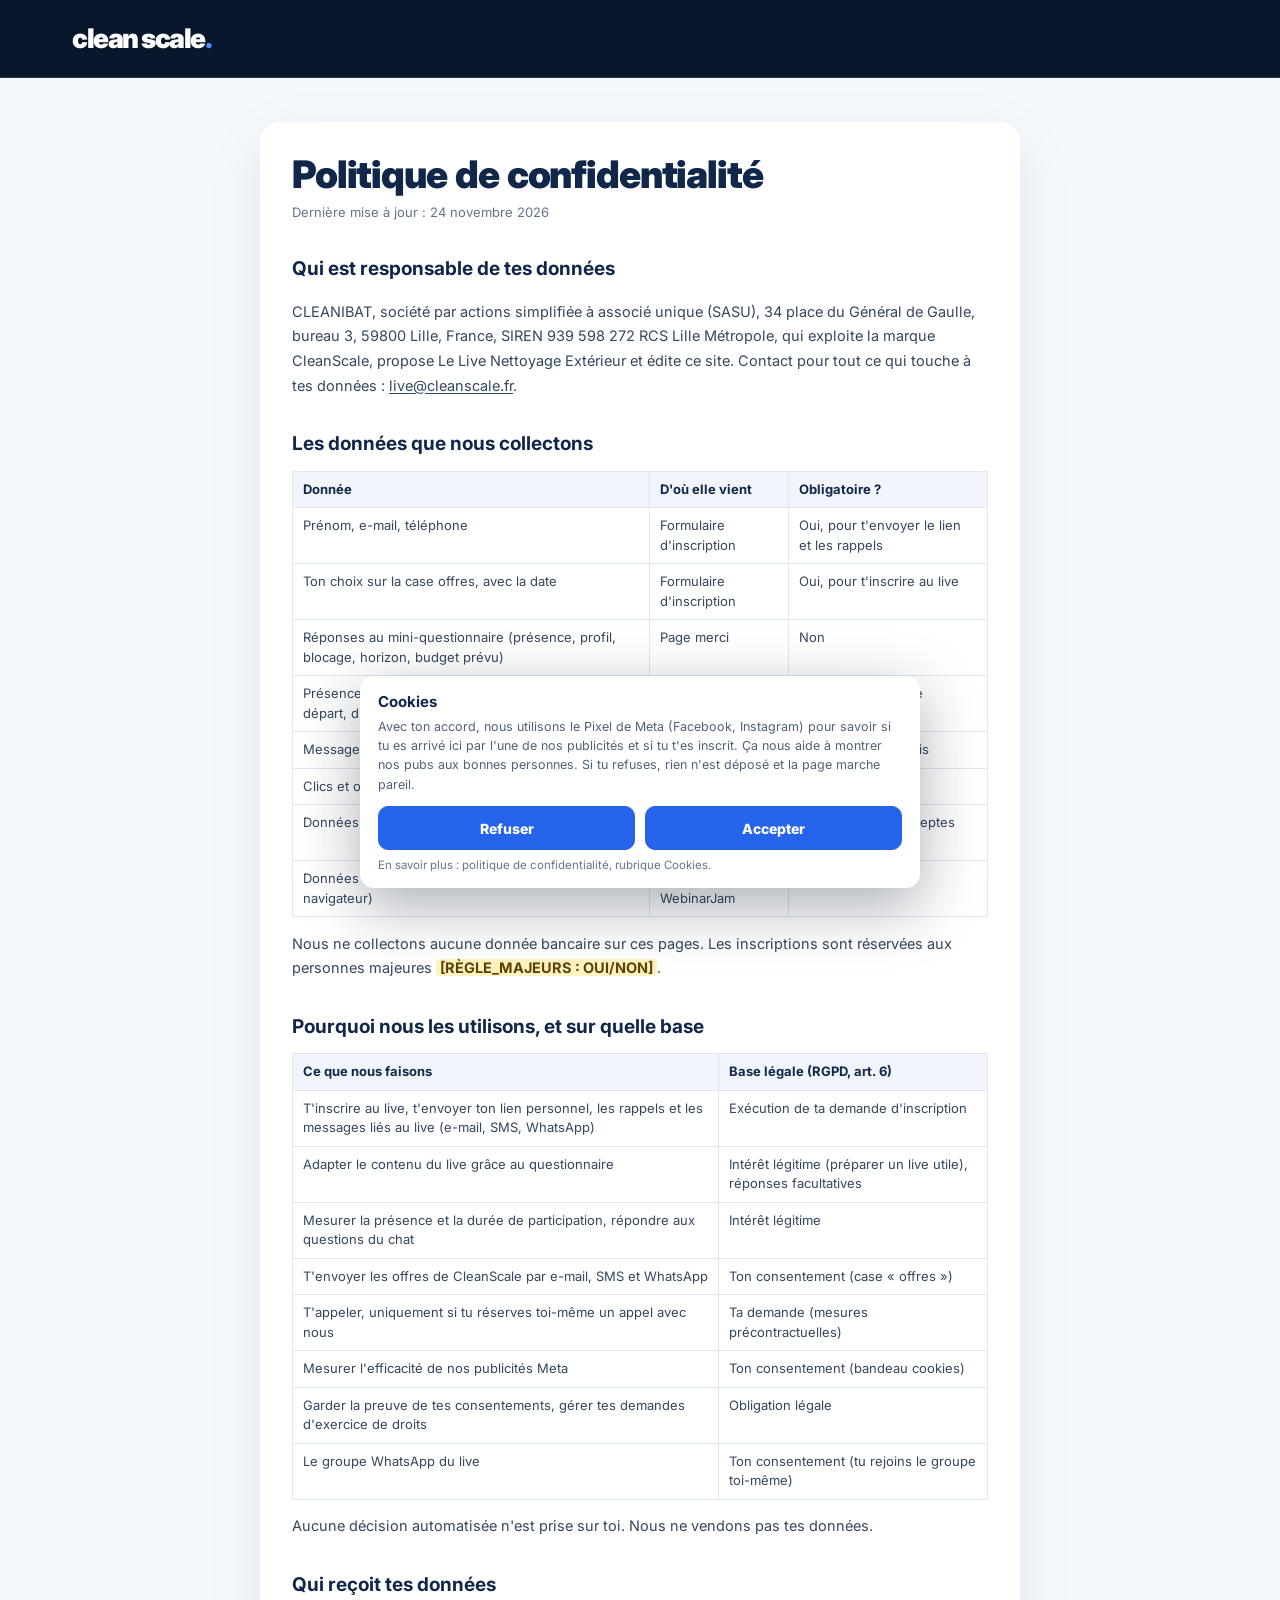
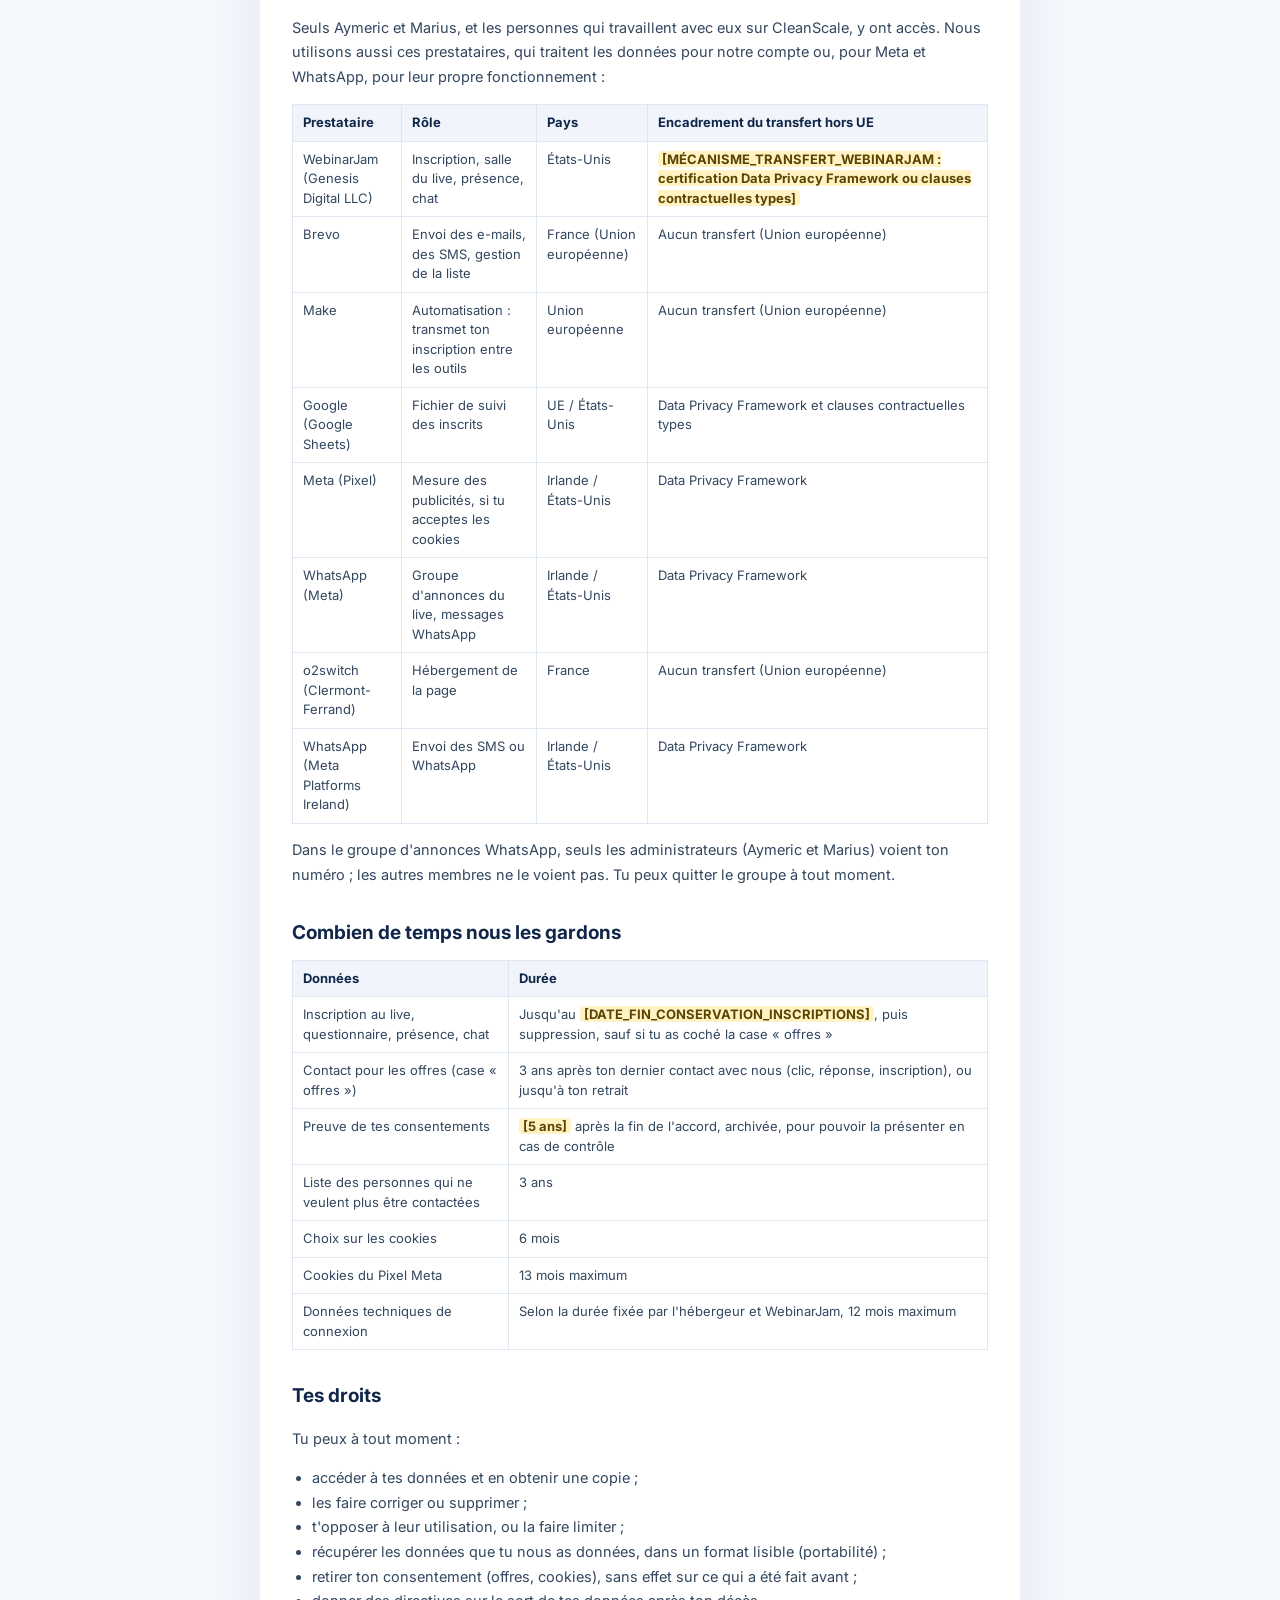
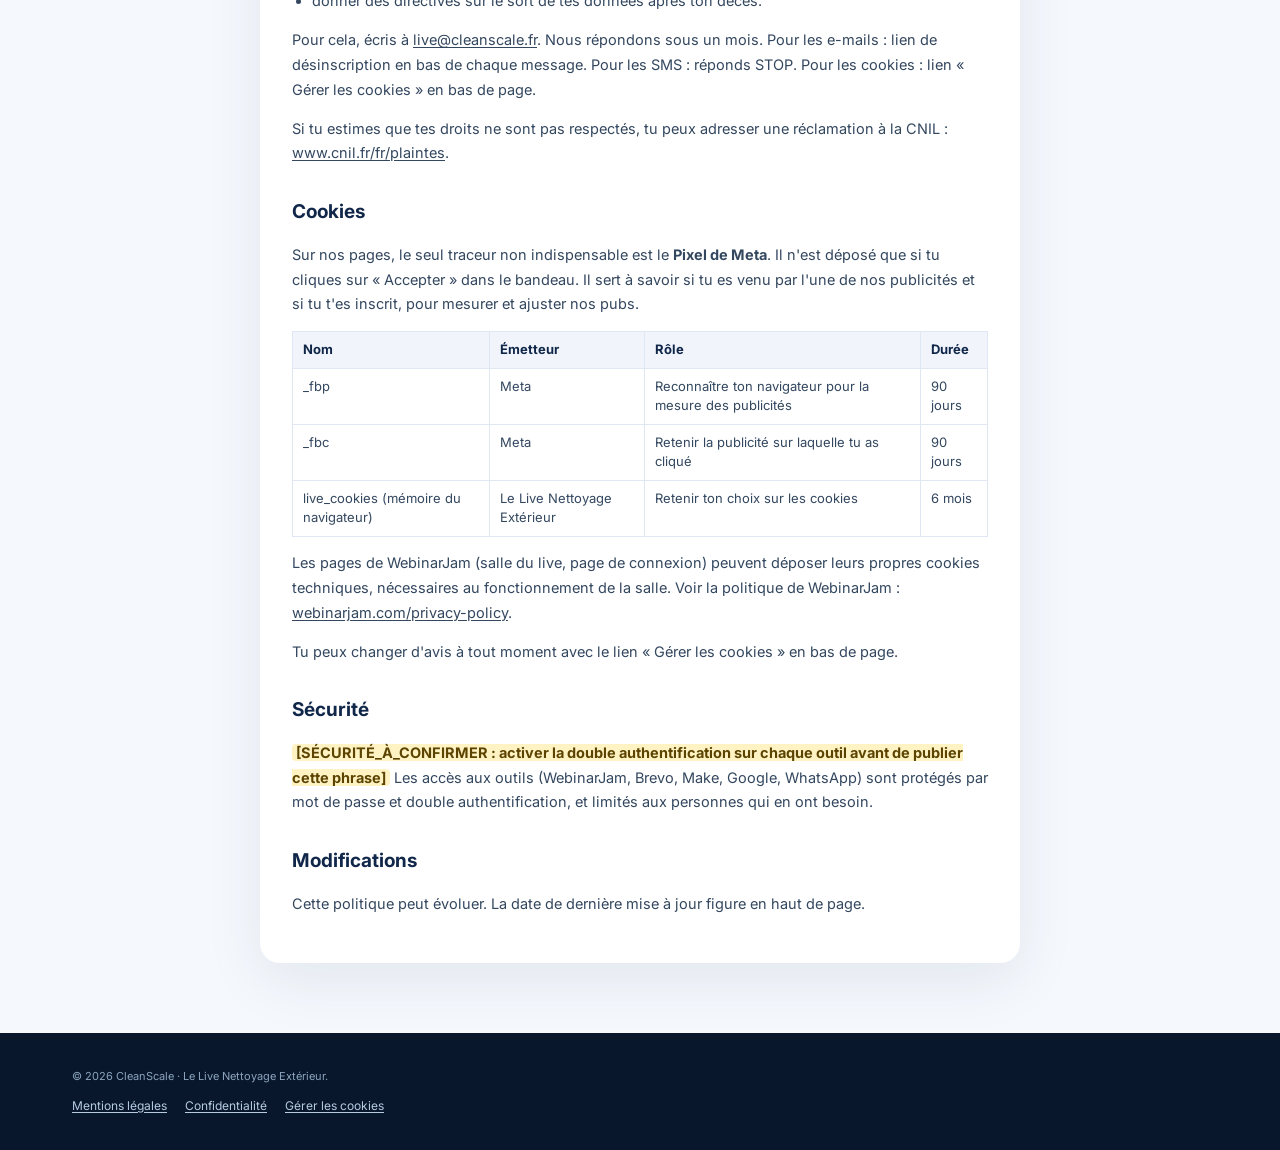
==== commit 0df8e4af: "Landing et page merci CleanScale : retours du call du 24/11 - Pastille « LIVE · Ce dimanche à 20 h »" ====
--- a/confidentialite.html
+++ b/confidentialite.html
@@ -26,20 +26,20 @@
         <h2>Qui est responsable de tes données</h2>
         <p>CLEANIBAT, société par actions simplifiée à associé unique (SASU), 34 place du Général de Gaulle, bureau 3, 59800 Lille, France, SIREN 939 598 272 RCS Lille Métropole, qui exploite la marque CleanScale, propose Le Live Nettoyage Extérieur et édite ce site. Contact pour tout ce qui touche à tes données : <a href="mailto:live@cleanscale.fr">live@cleanscale.fr</a>.</p>
         <h2>Les données que nous collectons</h2>
-        <div class="legal-table"><table><thead><tr><th>Donnée</th><th>D'où elle vient</th><th>Obligatoire ?</th></tr></thead><tbody><tr><td>Prénom, e-mail, téléphone</td><td>Formulaire d'inscription</td><td>Oui, pour t'envoyer le lien et les rappels</td></tr><tr><td>Tes choix sur les cases offres et appel, avec la date</td><td>Formulaire d'inscription</td><td>Case offres : oui, pour t'inscrire au live. Case appel : non</td></tr><tr><td>Réponses au mini-questionnaire (présence, profil, blocage, horizon, budget prévu)</td><td>Page merci</td><td>Non</td></tr><tr><td>Présence au live : connexion, heure d'arrivée et de départ, durée</td><td>WebinarJam</td><td>Automatique si tu te connectes</td></tr><tr><td>Messages et questions écrits dans le chat du live</td><td>WebinarJam</td><td>Seulement si tu écris</td></tr><tr><td>Clics et ouvertures des e-mails</td><td>Brevo</td><td>Automatique</td></tr><tr><td>Données de navigation publicitaire (Pixel Meta)</td><td>Ton navigateur</td><td>Seulement si tu acceptes les cookies</td></tr><tr><td>Données techniques de connexion (adresse IP, navigateur)</td><td>Hébergeur, WebinarJam</td><td>Automatique</td></tr></tbody></table></div>
+        <div class="legal-table"><table><thead><tr><th>Donnée</th><th>D'où elle vient</th><th>Obligatoire ?</th></tr></thead><tbody><tr><td>Prénom, e-mail, téléphone</td><td>Formulaire d'inscription</td><td>Oui, pour t'envoyer le lien et les rappels</td></tr><tr><td>Ton choix sur la case offres, avec la date</td><td>Formulaire d'inscription</td><td>Oui, pour t'inscrire au live</td></tr><tr><td>Réponses au mini-questionnaire (présence, profil, blocage, horizon, budget prévu)</td><td>Page merci</td><td>Non</td></tr><tr><td>Présence au live : connexion, heure d'arrivée et de départ, durée</td><td>WebinarJam</td><td>Automatique si tu te connectes</td></tr><tr><td>Messages et questions écrits dans le chat du live</td><td>WebinarJam</td><td>Seulement si tu écris</td></tr><tr><td>Clics et ouvertures des e-mails</td><td>Brevo</td><td>Automatique</td></tr><tr><td>Données de navigation publicitaire (Pixel Meta)</td><td>Ton navigateur</td><td>Seulement si tu acceptes les cookies</td></tr><tr><td>Données techniques de connexion (adresse IP, navigateur)</td><td>Hébergeur, WebinarJam</td><td>Automatique</td></tr></tbody></table></div>
         <p>Nous ne collectons aucune donnée bancaire sur ces pages. Les inscriptions sont réservées aux personnes majeures <span class="ph">[RÈGLE_MAJEURS : OUI/NON]</span>.</p>
         <h2>Pourquoi nous les utilisons, et sur quelle base</h2>
-        <div class="legal-table"><table><thead><tr><th>Ce que nous faisons</th><th>Base légale (RGPD, art. 6)</th></tr></thead><tbody><tr><td>T'inscrire au live, t'envoyer ton lien personnel, les rappels et les messages liés au live (e-mail, SMS, WhatsApp)</td><td>Exécution de ta demande d'inscription</td></tr><tr><td>Adapter le contenu du live grâce au questionnaire</td><td>Intérêt légitime (préparer un live utile), réponses facultatives</td></tr><tr><td>Mesurer la présence et la durée de participation, répondre aux questions du chat</td><td>Intérêt légitime</td></tr><tr><td>T'envoyer les offres de CleanScale par e-mail, SMS et WhatsApp</td><td>Ton consentement (case « offres »)</td></tr><tr><td>T'appeler pour te parler des offres de CleanScale</td><td>Ton consentement (case « appel »), valable 12 mois maximum</td></tr><tr><td>Mesurer l'efficacité de nos publicités Meta</td><td>Ton consentement (bandeau cookies)</td></tr><tr><td>Garder la preuve de tes consentements, gérer tes demandes d'exercice de droits</td><td>Obligation légale</td></tr><tr><td>Le groupe WhatsApp du live</td><td>Ton consentement (tu rejoins le groupe toi-même)</td></tr></tbody></table></div>
+        <div class="legal-table"><table><thead><tr><th>Ce que nous faisons</th><th>Base légale (RGPD, art. 6)</th></tr></thead><tbody><tr><td>T'inscrire au live, t'envoyer ton lien personnel, les rappels et les messages liés au live (e-mail, SMS, WhatsApp)</td><td>Exécution de ta demande d'inscription</td></tr><tr><td>Adapter le contenu du live grâce au questionnaire</td><td>Intérêt légitime (préparer un live utile), réponses facultatives</td></tr><tr><td>Mesurer la présence et la durée de participation, répondre aux questions du chat</td><td>Intérêt légitime</td></tr><tr><td>T'envoyer les offres de CleanScale par e-mail, SMS et WhatsApp</td><td>Ton consentement (case « offres »)</td></tr><tr><td>T'appeler, uniquement si tu réserves toi-même un appel avec nous</td><td>Ta demande (mesures précontractuelles)</td></tr><tr><td>Mesurer l'efficacité de nos publicités Meta</td><td>Ton consentement (bandeau cookies)</td></tr><tr><td>Garder la preuve de tes consentements, gérer tes demandes d'exercice de droits</td><td>Obligation légale</td></tr><tr><td>Le groupe WhatsApp du live</td><td>Ton consentement (tu rejoins le groupe toi-même)</td></tr></tbody></table></div>
         <p>Aucune décision automatisée n'est prise sur toi. Nous ne vendons pas tes données.</p>
         <h2>Qui reçoit tes données</h2>
         <p>Seuls Aymeric et Marius, et les personnes qui travaillent avec eux sur CleanScale, y ont accès. Nous utilisons aussi ces prestataires, qui traitent les données pour notre compte ou, pour Meta et WhatsApp, pour leur propre fonctionnement :</p>
         <div class="legal-table"><table><thead><tr><th>Prestataire</th><th>Rôle</th><th>Pays</th><th>Encadrement du transfert hors UE</th></tr></thead><tbody><tr><td>WebinarJam (Genesis Digital LLC)</td><td>Inscription, salle du live, présence, chat</td><td>États-Unis</td><td><span class="ph">[MÉCANISME_TRANSFERT_WEBINARJAM : certification Data Privacy Framework ou clauses contractuelles types]</span></td></tr><tr><td>Brevo</td><td>Envoi des e-mails, des SMS, gestion de la liste</td><td>France (Union européenne)</td><td>Aucun transfert (Union européenne)</td></tr><tr><td>Make</td><td>Automatisation : transmet ton inscription entre les outils</td><td>Union européenne</td><td>Aucun transfert (Union européenne)</td></tr><tr><td>Google (Google Sheets)</td><td>Fichier de suivi des inscrits</td><td>UE / États-Unis</td><td>Data Privacy Framework et clauses contractuelles types</td></tr><tr><td>Meta (Pixel)</td><td>Mesure des publicités, si tu acceptes les cookies</td><td>Irlande / États-Unis</td><td>Data Privacy Framework</td></tr><tr><td>WhatsApp (Meta)</td><td>Groupe d'annonces du live, messages WhatsApp</td><td>Irlande / États-Unis</td><td>Data Privacy Framework</td></tr><tr><td>o2switch (Clermont-Ferrand)</td><td>Hébergement de la page</td><td>France</td><td>Aucun transfert (Union européenne)</td></tr><tr><td>WhatsApp (Meta Platforms Ireland)</td><td>Envoi des SMS ou WhatsApp</td><td>Irlande / États-Unis</td><td>Data Privacy Framework</td></tr></tbody></table></div>
         <p>Dans le groupe d'annonces WhatsApp, seuls les administrateurs (Aymeric et Marius) voient ton numéro ; les autres membres ne le voient pas. Tu peux quitter le groupe à tout moment.</p>
         <h2>Combien de temps nous les gardons</h2>
-        <div class="legal-table"><table><thead><tr><th>Données</th><th>Durée</th></tr></thead><tbody><tr><td>Inscription au live, questionnaire, présence, chat</td><td>Jusqu'au <span class="ph">[DATE_FIN_CONSERVATION_INSCRIPTIONS]</span>, puis suppression, sauf si tu as coché la case « offres »</td></tr><tr><td>Contact pour les offres (case « offres »)</td><td>3 ans après ton dernier contact avec nous (clic, réponse, inscription), ou jusqu'à ton retrait</td></tr><tr><td>Accord pour être appelé (case « appel »)</td><td>12 mois maximum, ou jusqu'à ton retrait</td></tr><tr><td>Preuve de tes consentements</td><td><span class="ph">[5 ans]</span> après la fin de l'accord, archivée, pour pouvoir la présenter en cas de contrôle</td></tr><tr><td>Liste des personnes qui ne veulent plus être contactées</td><td>3 ans</td></tr><tr><td>Choix sur les cookies</td><td>6 mois</td></tr><tr><td>Cookies du Pixel Meta</td><td>13 mois maximum</td></tr><tr><td>Données techniques de connexion</td><td>Selon la durée fixée par l'hébergeur et WebinarJam, 12 mois maximum</td></tr></tbody></table></div>
+        <div class="legal-table"><table><thead><tr><th>Données</th><th>Durée</th></tr></thead><tbody><tr><td>Inscription au live, questionnaire, présence, chat</td><td>Jusqu'au <span class="ph">[DATE_FIN_CONSERVATION_INSCRIPTIONS]</span>, puis suppression, sauf si tu as coché la case « offres »</td></tr><tr><td>Contact pour les offres (case « offres »)</td><td>3 ans après ton dernier contact avec nous (clic, réponse, inscription), ou jusqu'à ton retrait</td></tr><tr><td>Preuve de tes consentements</td><td><span class="ph">[5 ans]</span> après la fin de l'accord, archivée, pour pouvoir la présenter en cas de contrôle</td></tr><tr><td>Liste des personnes qui ne veulent plus être contactées</td><td>3 ans</td></tr><tr><td>Choix sur les cookies</td><td>6 mois</td></tr><tr><td>Cookies du Pixel Meta</td><td>13 mois maximum</td></tr><tr><td>Données techniques de connexion</td><td>Selon la durée fixée par l'hébergeur et WebinarJam, 12 mois maximum</td></tr></tbody></table></div>
         <h2>Tes droits</h2>
         <p>Tu peux à tout moment :</p>
-        <ul><li>accéder à tes données et en obtenir une copie ;</li><li>les faire corriger ou supprimer ;</li><li>t'opposer à leur utilisation, ou la faire limiter ;</li><li>récupérer les données que tu nous as données, dans un format lisible (portabilité) ;</li><li>retirer ton consentement (offres, appel, cookies), sans effet sur ce qui a été fait avant ;</li><li>donner des directives sur le sort de tes données après ton décès.</li></ul>
+        <ul><li>accéder à tes données et en obtenir une copie ;</li><li>les faire corriger ou supprimer ;</li><li>t'opposer à leur utilisation, ou la faire limiter ;</li><li>récupérer les données que tu nous as données, dans un format lisible (portabilité) ;</li><li>retirer ton consentement (offres, cookies), sans effet sur ce qui a été fait avant ;</li><li>donner des directives sur le sort de tes données après ton décès.</li></ul>
         <p>Pour cela, écris à <a href="mailto:live@cleanscale.fr">live@cleanscale.fr</a>. Nous répondons sous un mois. Pour les e-mails : lien de désinscription en bas de chaque message. Pour les SMS : réponds STOP. Pour les cookies : lien « Gérer les cookies » en bas de page.</p>
         <p>Si tu estimes que tes droits ne sont pas respectés, tu peux adresser une réclamation à la CNIL : <a href="https://www.cnil.fr/fr/plaintes" target="_blank" rel="noopener">www.cnil.fr/fr/plaintes</a>.</p>
         <h2 id="cookies">Cookies</h2>
--- a/assets/forma.css
+++ b/assets/forma.css
@@ -613,3 +613,51 @@
 footer .cs-logo{font-size:24px}
 @media(max-width:600px){.cs-logo{font-size:23px}}
 @media(max-width:360px){.cs-logo{font-size:21px}}
+
+/* ───── Retours du call Aymeric × Marius (24/11/2026) ───── */
+/* Pastille du hero : « LIVE · Ce dimanche à 20 h » */
+.hero .eyebrow.eb-live{gap:10px;padding:5px 15px 5px 5px;background:rgba(255,255,255,.07);border:1px solid rgba(255,255,255,.16);color:#fff;box-shadow:none;font-size:13px;letter-spacing:.02em;text-transform:none;font-weight:750;white-space:nowrap;align-items:center}
+.eb-live .eb-tag{display:inline-flex;align-items:center;gap:7px;background:#e63946;color:#fff;border-radius:99px;padding:5px 11px 5px 9px;font-size:11px;font-weight:900;letter-spacing:.12em;text-transform:uppercase}
+.hero .eyebrow.eb-live .pulse{width:7px;height:7px;margin:0;background:#fff;box-shadow:0 0 0 0 rgba(255,255,255,.6);animation:pulse-white 1.6s ease-out infinite}
+@keyframes pulse-white{0%{box-shadow:0 0 0 0 rgba(255,255,255,.55)}80%,100%{box-shadow:0 0 0 7px rgba(255,255,255,0)}}
+@media(max-width:600px){.hero .eyebrow.eb-live{font-size:12.5px;padding:4px 13px 4px 4px;letter-spacing:.01em}.eb-live .eb-tag{font-size:10px;padding:4px 9px 4px 8px}.hero .eyebrow.eb-live .pulse{margin:0}}
+@media(prefers-reduced-motion:reduce){.hero .eyebrow.eb-live .pulse{animation:none}}
+/* « + d'1 million d'euros » mis en avant comme le chiffre du titre */
+.hero-hosts .million strong{font-size:1.22em;font-weight:900;letter-spacing:-.02em;color:#81b1ff;background:linear-gradient(transparent 68%,rgba(37,99,235,.5) 68% 92%,transparent 92%);padding:0 .05em;white-space:nowrap}
+/* Cases de consentement courtes */
+.consents .check i{font-style:normal;font-weight:700;color:#8193aa}
+.small-note a{color:#3a6fc0;text-decoration:underline;text-underline-offset:2px}
+/* Pour qui : bulle qui désamorce l'objection */
+.who-grid .bubble{grid-column:1/-1;position:relative;margin:4px 0 0;padding:10px 14px;background:#eef5ff;border:1px solid #d3e4fd;border-radius:12px;font-size:14px;line-height:1.45;font-weight:750;color:#1d4f9c}
+.who-grid .bubble:before{content:"";position:absolute;top:-7px;left:22px;width:12px;height:12px;background:#eef5ff;border-left:1px solid #d3e4fd;border-top:1px solid #d3e4fd;transform:rotate(45deg)}
+@media(max-width:600px){.who-grid .value-card{padding:20px 18px;row-gap:10px}.who-grid .value-card p{font-size:15px}.who-grid .bubble{font-size:13.5px;padding:9px 12px}.who-or{padding:4px 10px;font-size:12px}}
+/* Qui sommes-nous */
+.founder .founder-sub{margin:-8px 0 18px;font-size:18px;font-weight:750;color:#2563eb}
+.founder ul.ticks-row{display:flex;flex-wrap:wrap;gap:10px 26px}
+.founder ul.ticks-row li{margin:0}
+/* Clôture : pas des coachs de coachs */
+.closing .closing-copy{font-size:18px;color:#d2deee;max-width:640px}
+.closing-stats{display:grid;grid-template-columns:repeat(2,1fr);gap:14px;max-width:600px;margin:6px auto 30px}
+.closing-stats div{background:rgba(255,255,255,.06);border:1px solid rgba(129,177,255,.25);border-radius:16px;padding:20px 14px}
+.closing-stats strong{display:block;font-size:34px;font-weight:900;letter-spacing:-.04em;color:#81b1ff;line-height:1.05}
+.closing-stats span{display:block;margin-top:8px;font-size:14px;line-height:1.4;color:#c6d6e9}
+.closing .cta-punch{font-weight:800;color:#fff}
+@media(max-width:600px){.closing-stats{grid-template-columns:1fr;gap:10px}.closing-stats div{display:flex;align-items:baseline;gap:12px;text-align:left;padding:14px 16px}.closing-stats strong{font-size:25px;flex:0 0 auto;white-space:nowrap}.closing-stats span{margin:0;font-size:13.5px}.closing .closing-copy{font-size:16px}}
+.who-grid .value-card{grid-template-rows:auto 1fr auto}.who-grid .bubble{align-self:end}
+.closing-stats strong{white-space:nowrap}
+.check .req,.small-note .req{color:#d62828;font-weight:900;margin-left:2px}
+/* Page merci : barre de progression 90 % → 100 % */
+.sx-progress{margin:0 0 18px;padding:14px 16px;background:#f3f8ff;border:1px solid #d6e5fb;border-radius:14px}
+.sx-progress-top{display:flex;justify-content:space-between;align-items:baseline;gap:10px;margin-bottom:9px;font-size:13.5px}
+.sx-progress-top b{color:#11274a;font-weight:850}
+.sx-progress-top span{color:#2563eb;font-weight:750;font-size:12.5px;white-space:nowrap}
+.sx-progress .sx-bar{height:12px;background:#dbe7f8}
+.sx-progress .sx-bar span{background:linear-gradient(90deg,#2563eb,#4b92ff);transition:width .6s ease;position:relative;overflow:hidden}
+.sx-progress .sx-bar span:after{content:"";position:absolute;inset:0;background:repeating-linear-gradient(45deg,rgba(255,255,255,.18) 0 10px,transparent 10px 20px);animation:sx-stripes 1.2s linear infinite}
+@keyframes sx-stripes{to{background-position:28px 0}}
+.sx-progress.full{background:#effaf3;border-color:#c7ebd3}
+.sx-progress.full .sx-bar span{background:#15803d}
+.sx-progress.full .sx-progress-top b,.sx-progress.full .sx-progress-top span{color:#15803d}
+.sx-steps li.is-done:before{content:"✓";background:#15803d}
+@media(prefers-reduced-motion:reduce){.sx-progress .sx-bar span:after{animation:none}}
+.sx-progress-top b{white-space:nowrap}
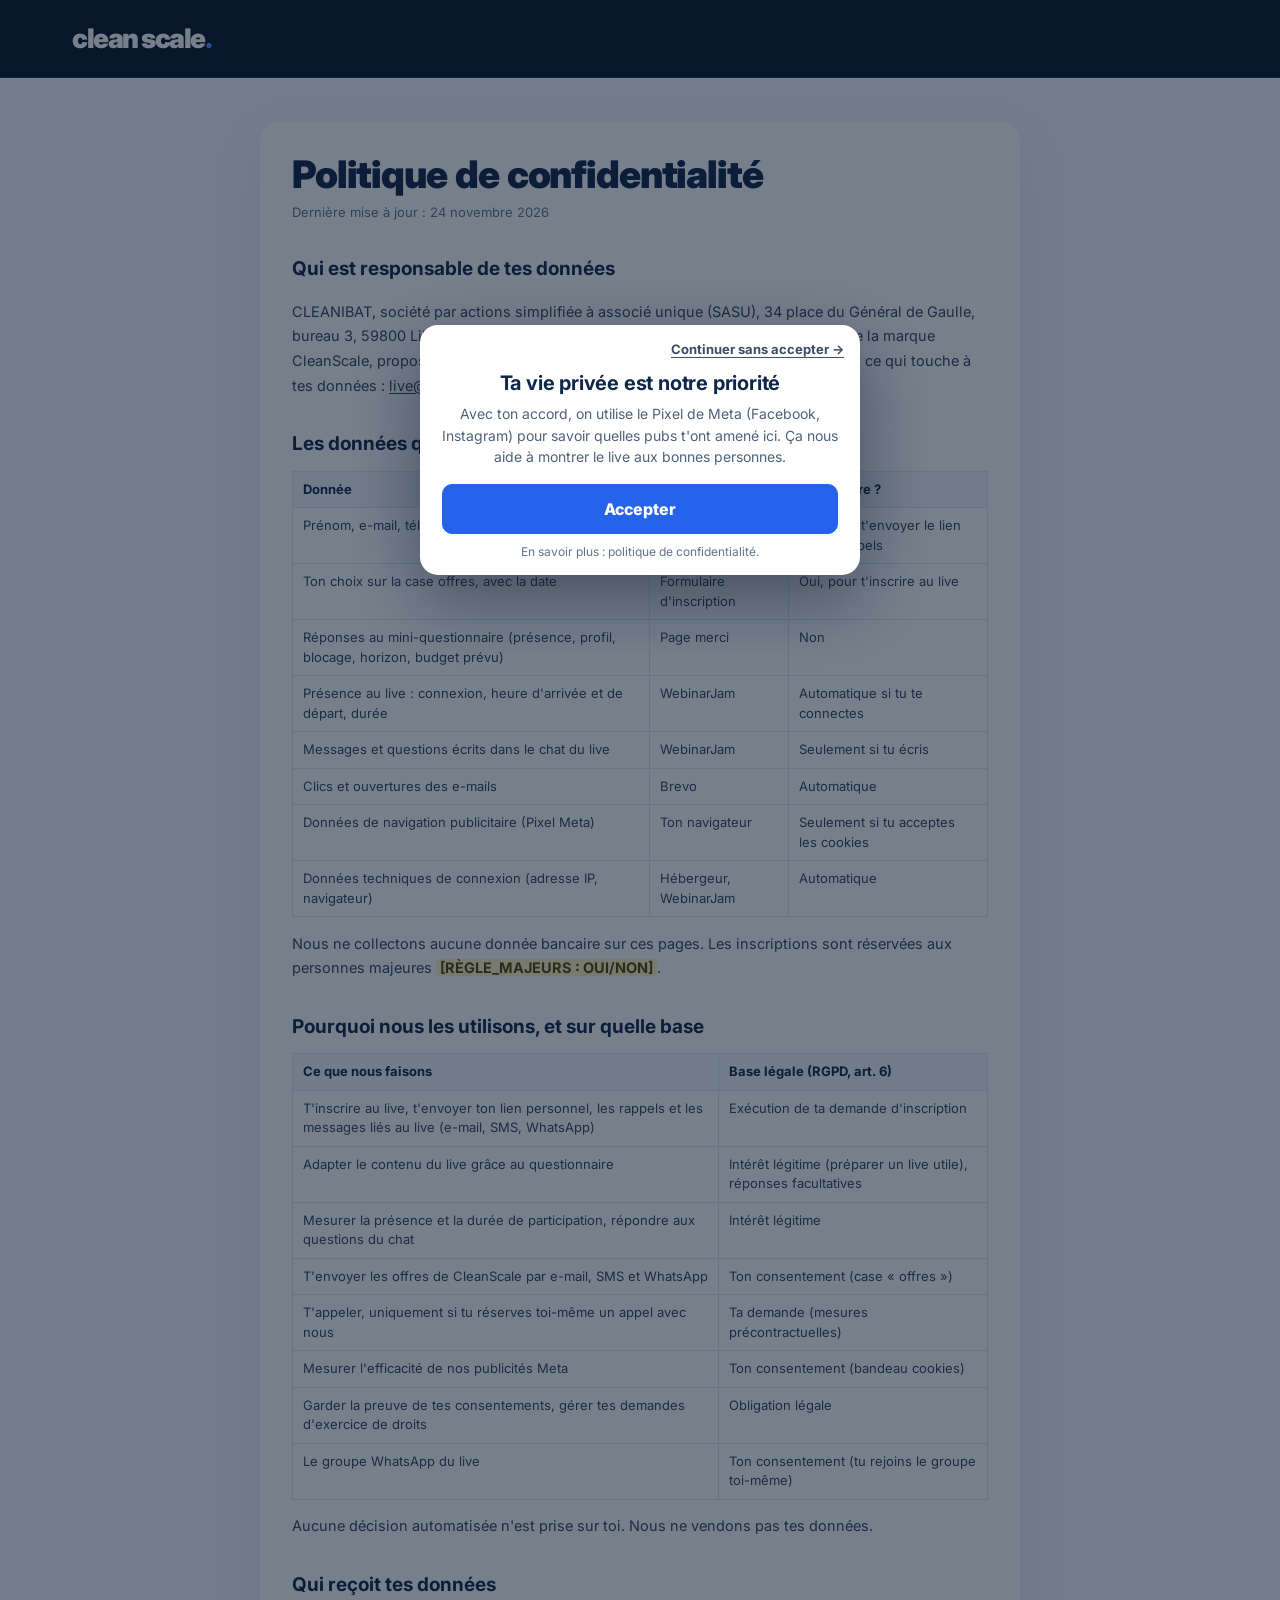
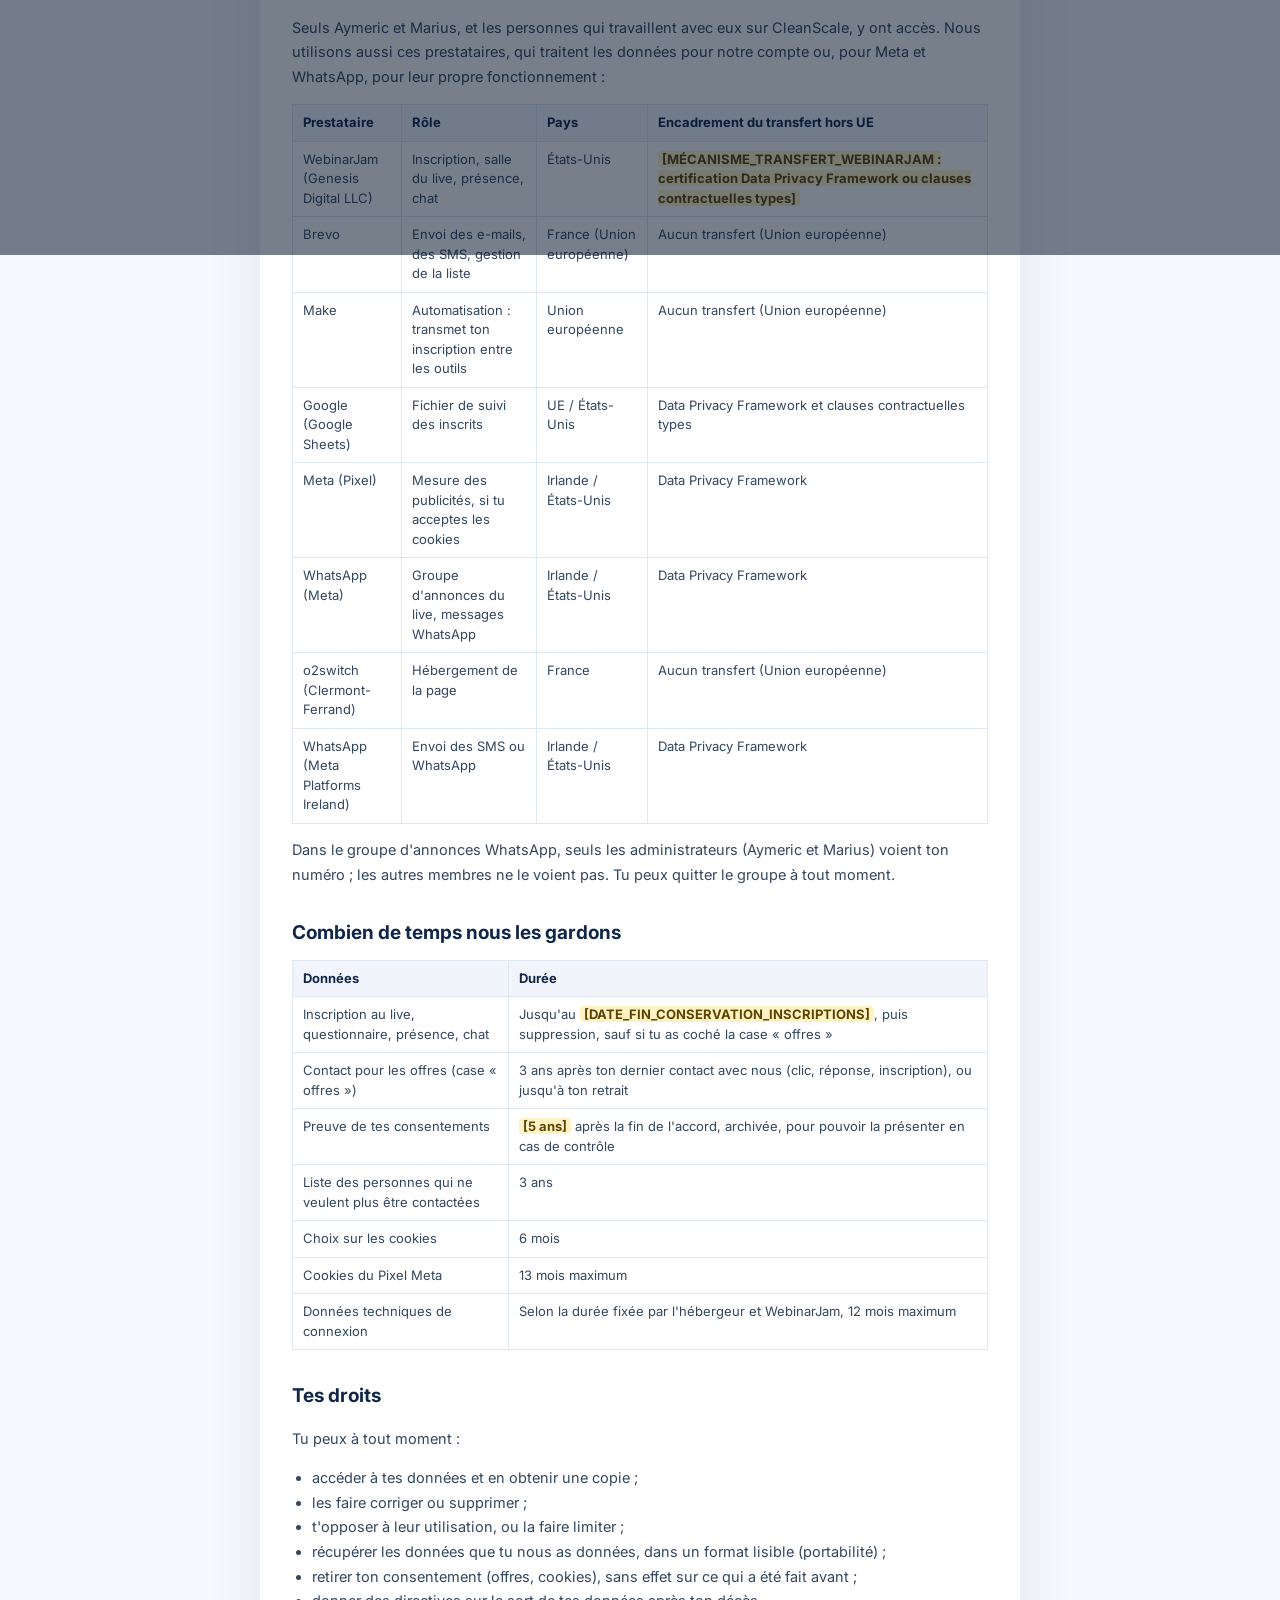
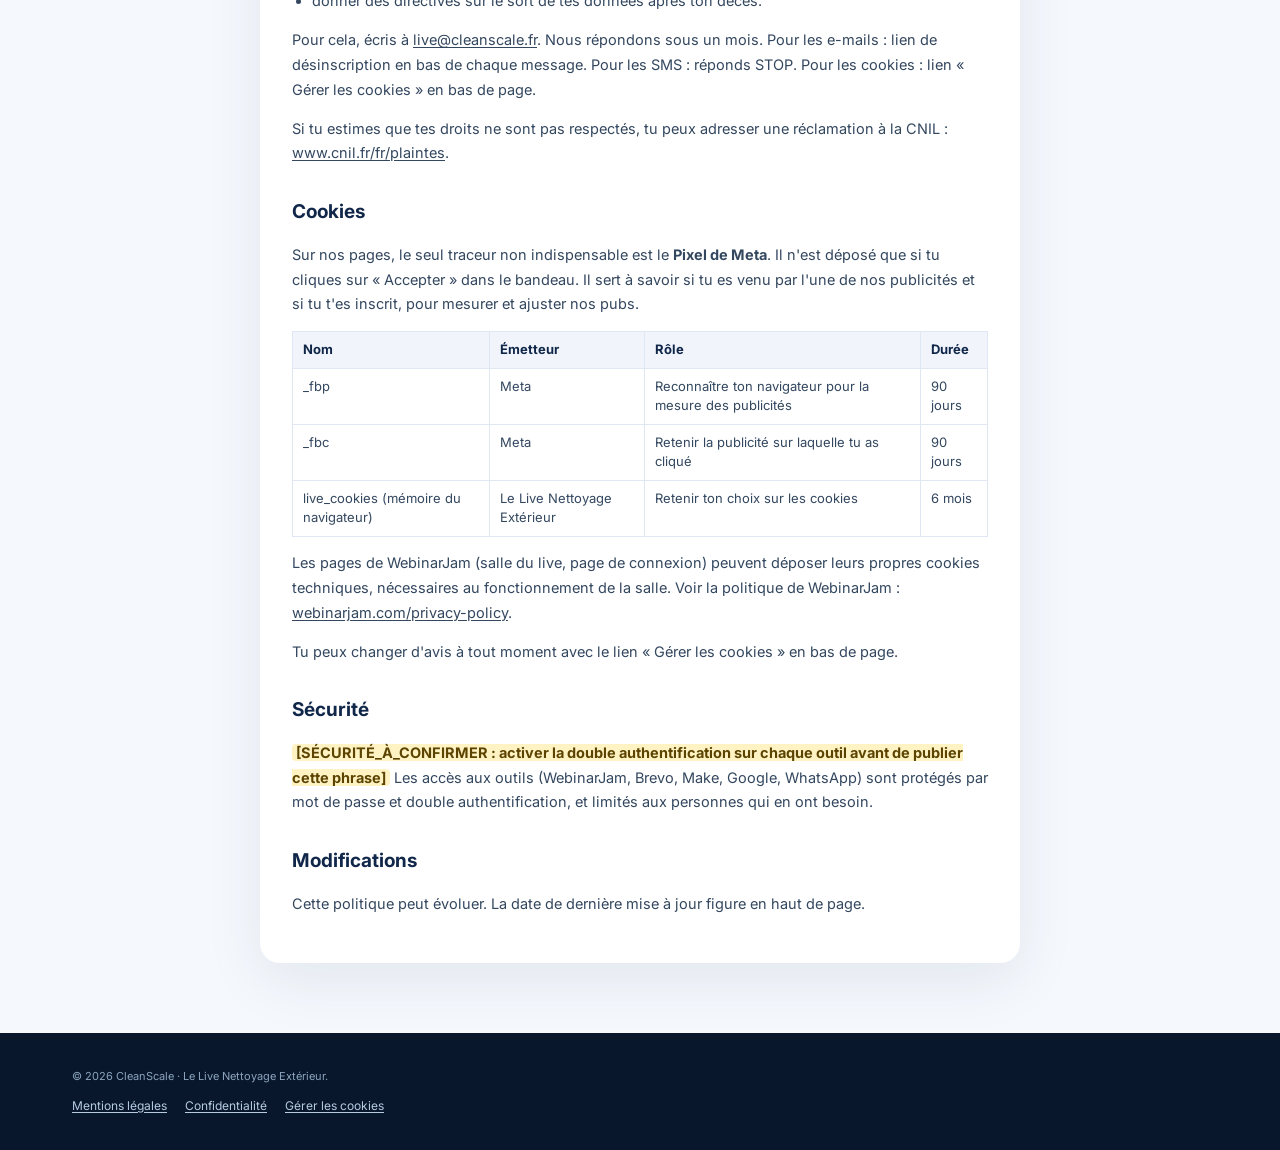
==== commit 995e95cb: "Bandeau cookies : fenêtre centrale, « Continuer sans accepter », texte court Format conforme CNIL av" ====
--- a/confidentialite.html
+++ b/confidentialite.html
@@ -10,7 +10,7 @@
   <link rel="preconnect" href="https://fonts.googleapis.com">
   <link rel="preconnect" href="https://fonts.gstatic.com" crossorigin>
   <link href="https://fonts.googleapis.com/css2?family=Inter:wght@400..900&amp;display=swap" rel="stylesheet">
-  <link rel="stylesheet" href="assets/forma.css?v=5">
+  <link rel="stylesheet" href="assets/forma.css?v=8">
 </head>
 <body data-forma-variant="marine">
   <header>
@@ -55,7 +55,7 @@
     </div>
   </main>
   <footer><div class="container"><div class="footer-note">© 2026 CleanScale · Le Live Nettoyage Extérieur.<div class="footer-links"><a href="mentions-legales.html">Mentions légales</a><a href="confidentialite.html">Confidentialité</a><button type="button" data-ck-open>Gérer les cookies</button></div></div></div></footer>
-  <script src="assets/config.js?v=2"></script>
-  <script src="assets/commun.js?v=2"></script>
+  <script src="assets/config.js?v=4"></script>
+  <script src="assets/commun.js?v=5"></script>
 </body>
 </html>
--- a/assets/forma.css
+++ b/assets/forma.css
@@ -560,13 +560,14 @@
 .form-submit[disabled]{opacity:.65;cursor:wait;transform:none}
 .footer-links{display:flex;flex-wrap:wrap;gap:6px 18px;font-size:12px;color:#b6cbe0;margin-top:10px}
 .footer-links a,.footer-links button{color:#b6cbe0;background:none;border:0;padding:0;font:inherit;font-size:12px;text-decoration:underline;text-underline-offset:2px;cursor:pointer}
-.ck{position:fixed;left:12px;right:12px;bottom:12px;z-index:60;max-width:560px;margin-inline:auto;background:#fff;color:var(--ink);border-radius:14px;box-shadow:0 18px 60px rgba(8,23,44,.35);padding:16px 18px}
+.ck{position:fixed;left:50%;top:50%;transform:translate(-50%,-50%);z-index:60;width:calc(100% - 32px);max-width:440px;background:#fff;color:var(--ink);border-radius:18px;box-shadow:0 0 0 100vmax rgba(8,23,44,.55),0 24px 70px rgba(8,23,44,.45);padding:22px 22px 16px;text-align:center}
 .ck[hidden]{display:none}
-.ck h2{font-size:15px;margin:0 0 6px;color:#11274a}
-.ck-text{font-size:12.5px;line-height:1.55;color:#4f627a;margin:0}
-.ck-btns{display:grid;grid-template-columns:1fr 1fr;gap:10px;margin:12px 0 8px}
-.ck-btns button{min-height:44px;border-radius:10px;border:1.5px solid #2563eb;background:#2563eb;color:#fff;font-weight:800;font-size:14px}
-.ck-more{font-size:11.5px;color:#63748a;margin:0}
+.ck h2{font-size:20px;margin:24px 0 8px;color:#11274a;letter-spacing:-.01em}
+.ck-text{font-size:14px;line-height:1.55;color:#4f627a;margin:0}
+.ck-btns{display:grid;gap:10px;margin:16px 0 10px}
+.ck-btns button{min-height:50px;font-size:16px!important;border-radius:10px;border:1.5px solid #2563eb;background:#2563eb;color:#fff;font-weight:800;font-size:14px}
+.ck-more{font-size:12px;color:#63748a;margin:0}
+.ck-skip{position:absolute;top:12px;right:14px;background:none;border:0;padding:4px 2px;font:inherit;font-size:13px;font-weight:700;color:#3b4d66;text-decoration:underline;text-underline-offset:3px;cursor:pointer}
 .simple-main{padding:44px 0 70px}
 .simple-main .container{max-width:640px}
 .simple-card{background:#fff;border-radius:20px;box-shadow:0 18px 60px rgba(13,35,65,.10);padding:30px}
@@ -585,7 +586,7 @@
 .closed-head h1{font-size:clamp(26px,6vw,34px);letter-spacing:-.03em;margin:0 0 12px;color:#11274a;line-height:1.15}
 .closed-head p{margin:0;font-size:15px;line-height:1.6;color:#566d86}
 .sx-noreplay{font-size:13px;line-height:1.5;color:#566d86;margin:14px 0 0}
-@media(max-width:600px){.simple-main{padding:26px 0 50px}.simple-card{padding:24px 18px;border-radius:16px}.legal{padding:24px 18px;border-radius:16px;font-size:14px}.ck{left:8px;right:8px;bottom:8px;padding:14px}}
+@media(max-width:600px){.simple-main{padding:26px 0 50px}.simple-card{padding:24px 18px;border-radius:16px}.legal{padding:24px 18px;border-radius:16px;font-size:14px}.ck{padding:20px 16px 14px}}
 .cq input[type=text],.cq input[type=tel],.cq textarea{width:100%;padding:12px 14px;border:1.5px solid #d7e2f0;border-radius:10px;font:inherit;font-size:15px;background:#fff}
 .cq .check{font-size:14px;color:#33475f}
 /* Logo texte « Le Live Nettoyage Extérieur » (remplace FORMA, 22/11/2026) */
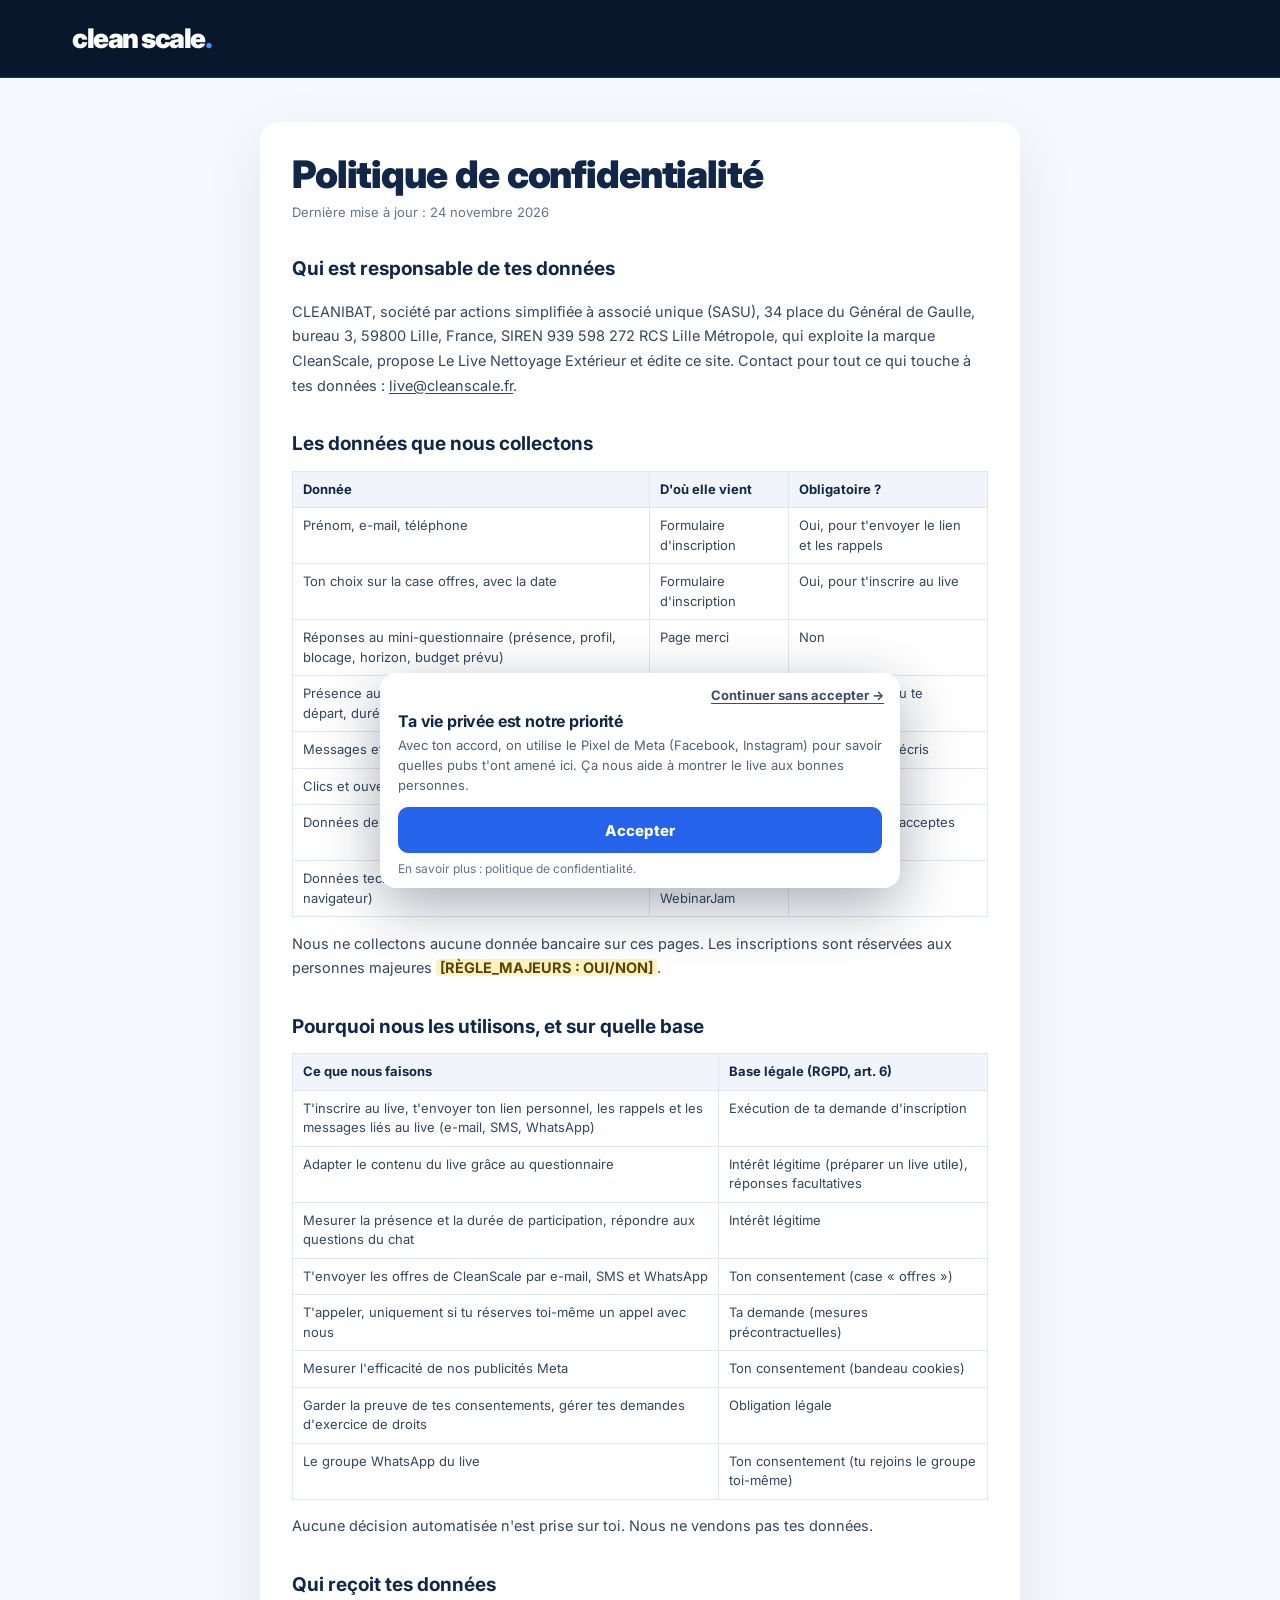
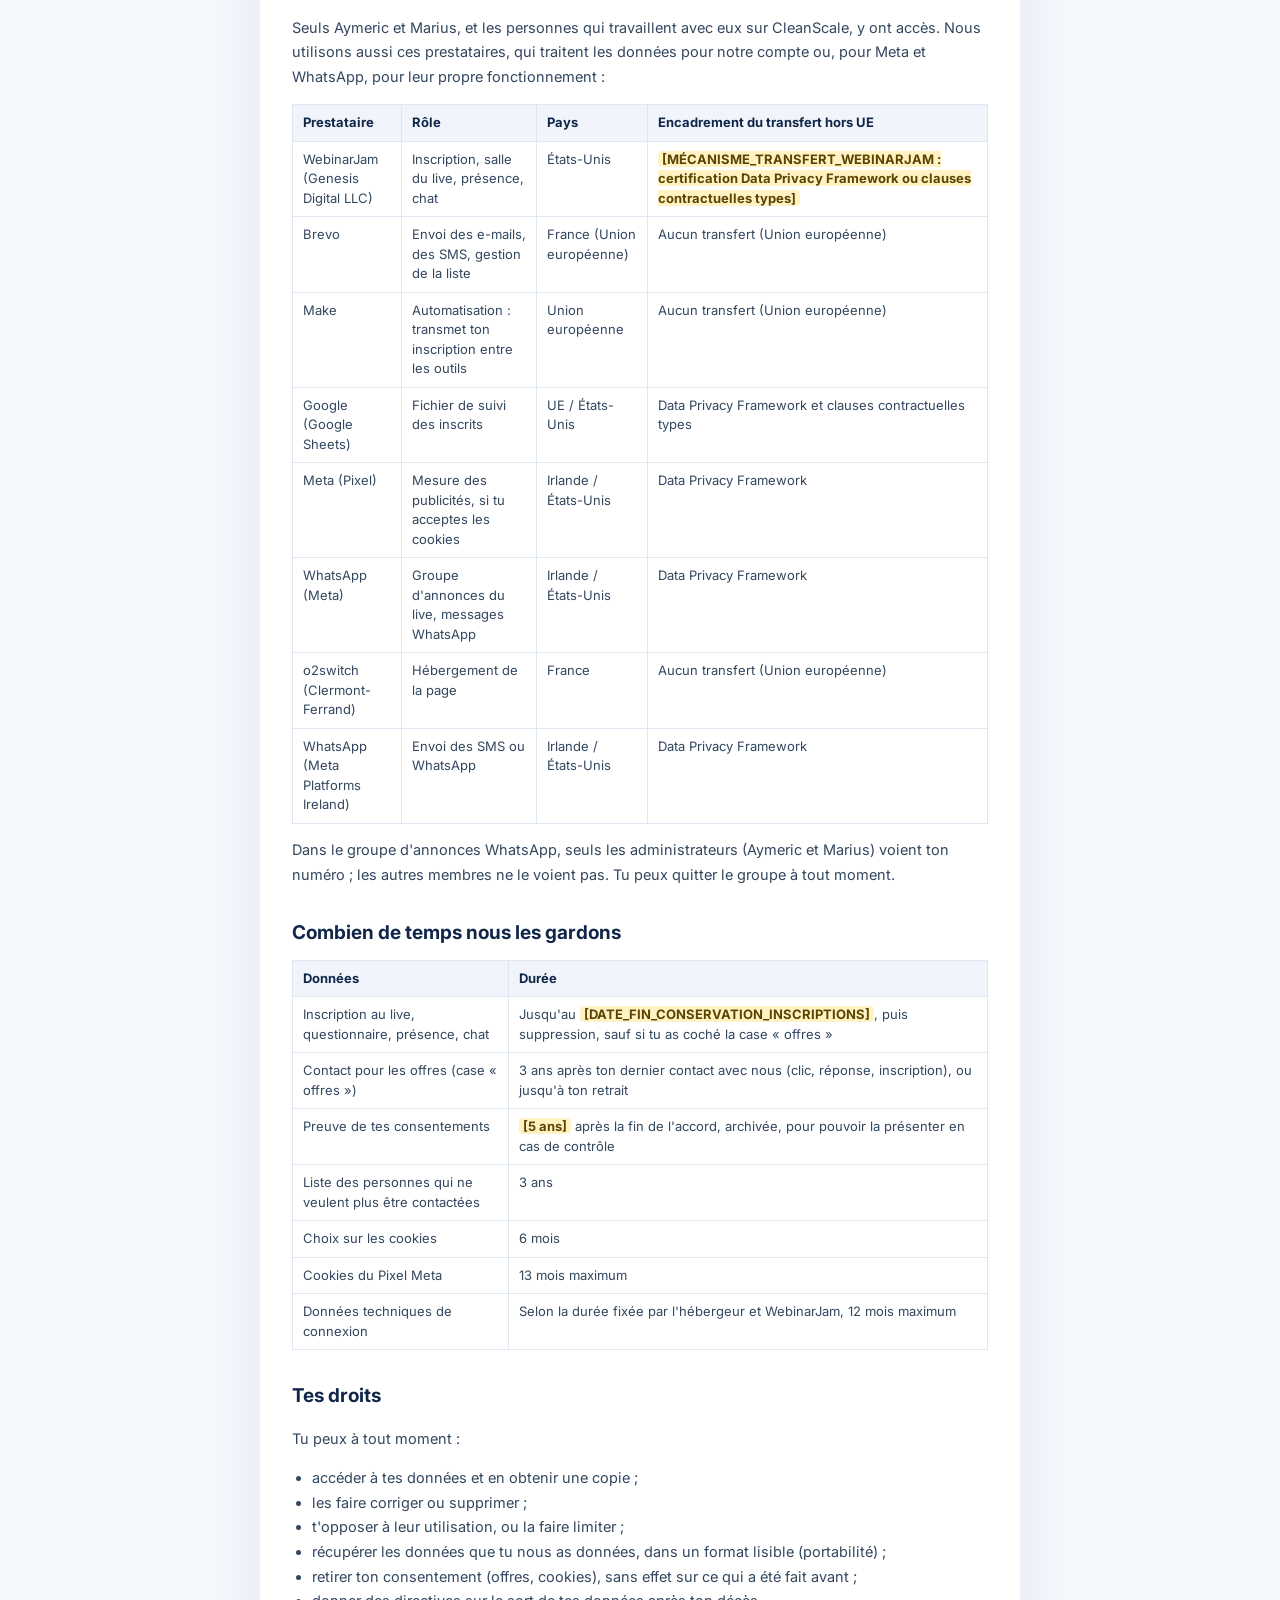
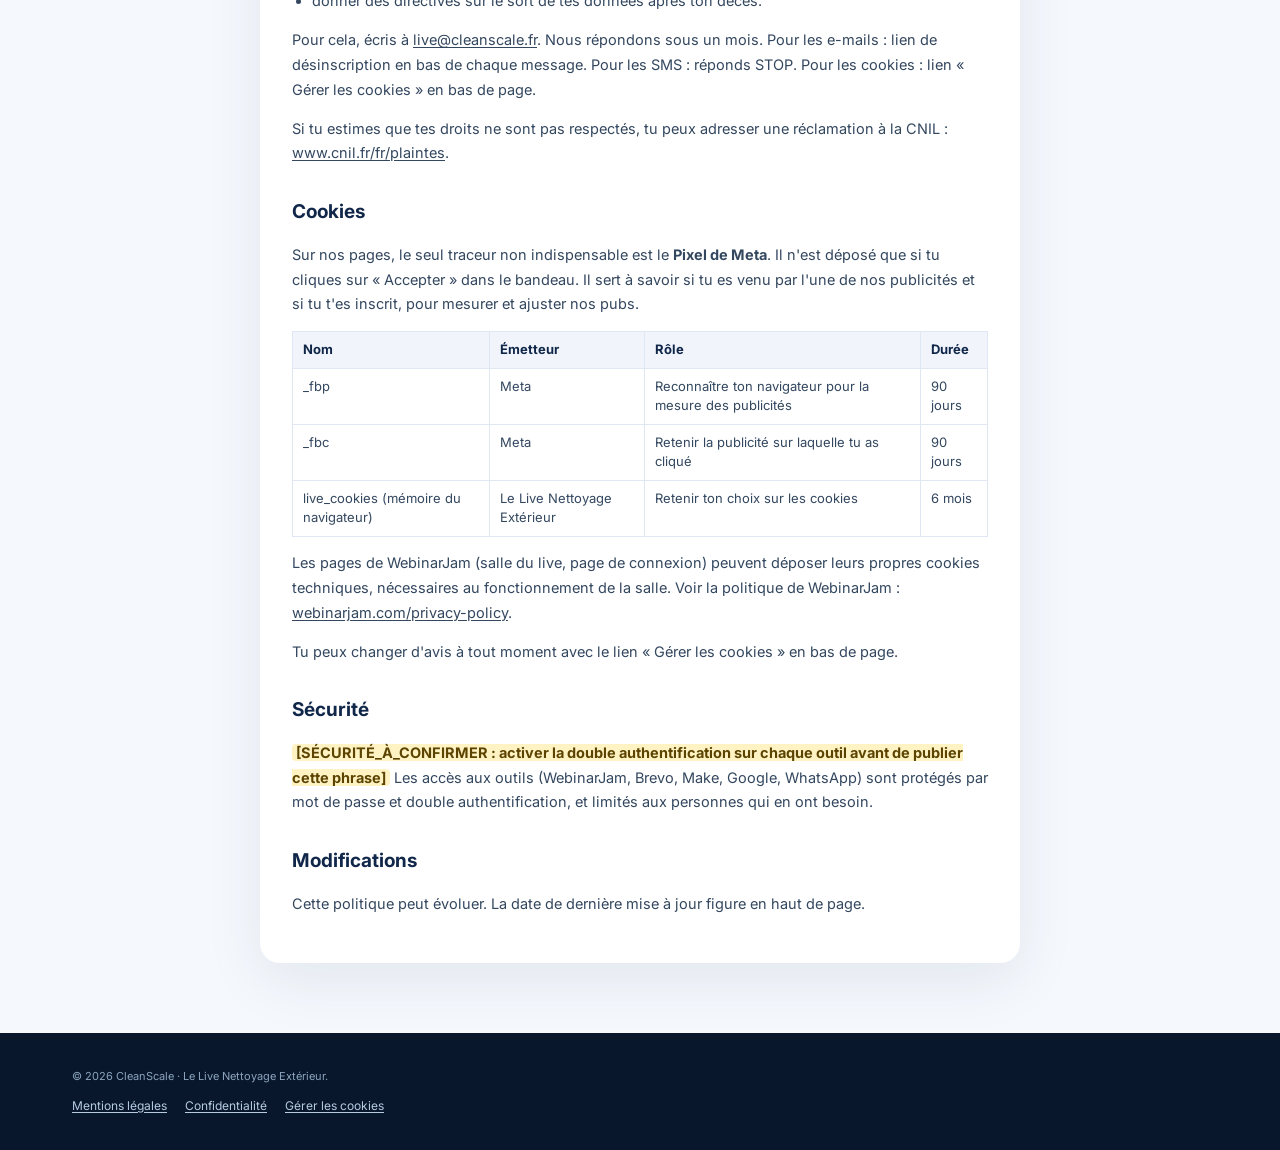
==== commit 0a4e05c1: "Bandeau cookies : retour en bas de l'écran (ne gêne plus le formulaire), nouveau texte conservé Co-A" ====
--- a/confidentialite.html
+++ b/confidentialite.html
@@ -10,7 +10,7 @@
   <link rel="preconnect" href="https://fonts.googleapis.com">
   <link rel="preconnect" href="https://fonts.gstatic.com" crossorigin>
   <link href="https://fonts.googleapis.com/css2?family=Inter:wght@400..900&amp;display=swap" rel="stylesheet">
-  <link rel="stylesheet" href="assets/forma.css?v=8">
+  <link rel="stylesheet" href="assets/forma.css?v=9">
 </head>
 <body data-forma-variant="marine">
   <header>
--- a/assets/forma.css
+++ b/assets/forma.css
@@ -560,14 +560,14 @@
 .form-submit[disabled]{opacity:.65;cursor:wait;transform:none}
 .footer-links{display:flex;flex-wrap:wrap;gap:6px 18px;font-size:12px;color:#b6cbe0;margin-top:10px}
 .footer-links a,.footer-links button{color:#b6cbe0;background:none;border:0;padding:0;font:inherit;font-size:12px;text-decoration:underline;text-underline-offset:2px;cursor:pointer}
-.ck{position:fixed;left:50%;top:50%;transform:translate(-50%,-50%);z-index:60;width:calc(100% - 32px);max-width:440px;background:#fff;color:var(--ink);border-radius:18px;box-shadow:0 0 0 100vmax rgba(8,23,44,.55),0 24px 70px rgba(8,23,44,.45);padding:22px 22px 16px;text-align:center}
+.ck{position:fixed;left:12px;right:12px;bottom:12px;z-index:60;max-width:520px;margin-inline:auto;background:#fff;color:var(--ink);border-radius:16px;box-shadow:0 18px 60px rgba(8,23,44,.35);padding:16px 18px 12px;text-align:left}
 .ck[hidden]{display:none}
-.ck h2{font-size:20px;margin:24px 0 8px;color:#11274a;letter-spacing:-.01em}
-.ck-text{font-size:14px;line-height:1.55;color:#4f627a;margin:0}
-.ck-btns{display:grid;gap:10px;margin:16px 0 10px}
-.ck-btns button{min-height:50px;font-size:16px!important;border-radius:10px;border:1.5px solid #2563eb;background:#2563eb;color:#fff;font-weight:800;font-size:14px}
+.ck h2{font-size:16px;margin:22px 0 4px;color:#11274a;letter-spacing:-.01em}
+.ck-text{font-size:13px;line-height:1.55;color:#4f627a;margin:0}
+.ck-btns{display:grid;gap:10px;margin:12px 0 8px}
+.ck-btns button{min-height:46px;font-size:15px!important;border-radius:10px;border:1.5px solid #2563eb;background:#2563eb;color:#fff;font-weight:800;font-size:14px}
 .ck-more{font-size:12px;color:#63748a;margin:0}
-.ck-skip{position:absolute;top:12px;right:14px;background:none;border:0;padding:4px 2px;font:inherit;font-size:13px;font-weight:700;color:#3b4d66;text-decoration:underline;text-underline-offset:3px;cursor:pointer}
+.ck-skip{position:absolute;top:10px;right:14px;background:none;border:0;padding:4px 2px;font:inherit;font-size:13px;font-weight:700;color:#3b4d66;text-decoration:underline;text-underline-offset:3px;cursor:pointer}
 .simple-main{padding:44px 0 70px}
 .simple-main .container{max-width:640px}
 .simple-card{background:#fff;border-radius:20px;box-shadow:0 18px 60px rgba(13,35,65,.10);padding:30px}
@@ -586,7 +586,7 @@
 .closed-head h1{font-size:clamp(26px,6vw,34px);letter-spacing:-.03em;margin:0 0 12px;color:#11274a;line-height:1.15}
 .closed-head p{margin:0;font-size:15px;line-height:1.6;color:#566d86}
 .sx-noreplay{font-size:13px;line-height:1.5;color:#566d86;margin:14px 0 0}
-@media(max-width:600px){.simple-main{padding:26px 0 50px}.simple-card{padding:24px 18px;border-radius:16px}.legal{padding:24px 18px;border-radius:16px;font-size:14px}.ck{padding:20px 16px 14px}}
+@media(max-width:600px){.simple-main{padding:26px 0 50px}.simple-card{padding:24px 18px;border-radius:16px}.legal{padding:24px 18px;border-radius:16px;font-size:14px}.ck{left:8px;right:8px;bottom:8px;padding:14px 14px 10px}}
 .cq input[type=text],.cq input[type=tel],.cq textarea{width:100%;padding:12px 14px;border:1.5px solid #d7e2f0;border-radius:10px;font:inherit;font-size:15px;background:#fff}
 .cq .check{font-size:14px;color:#33475f}
 /* Logo texte « Le Live Nettoyage Extérieur » (remplace FORMA, 22/11/2026) */
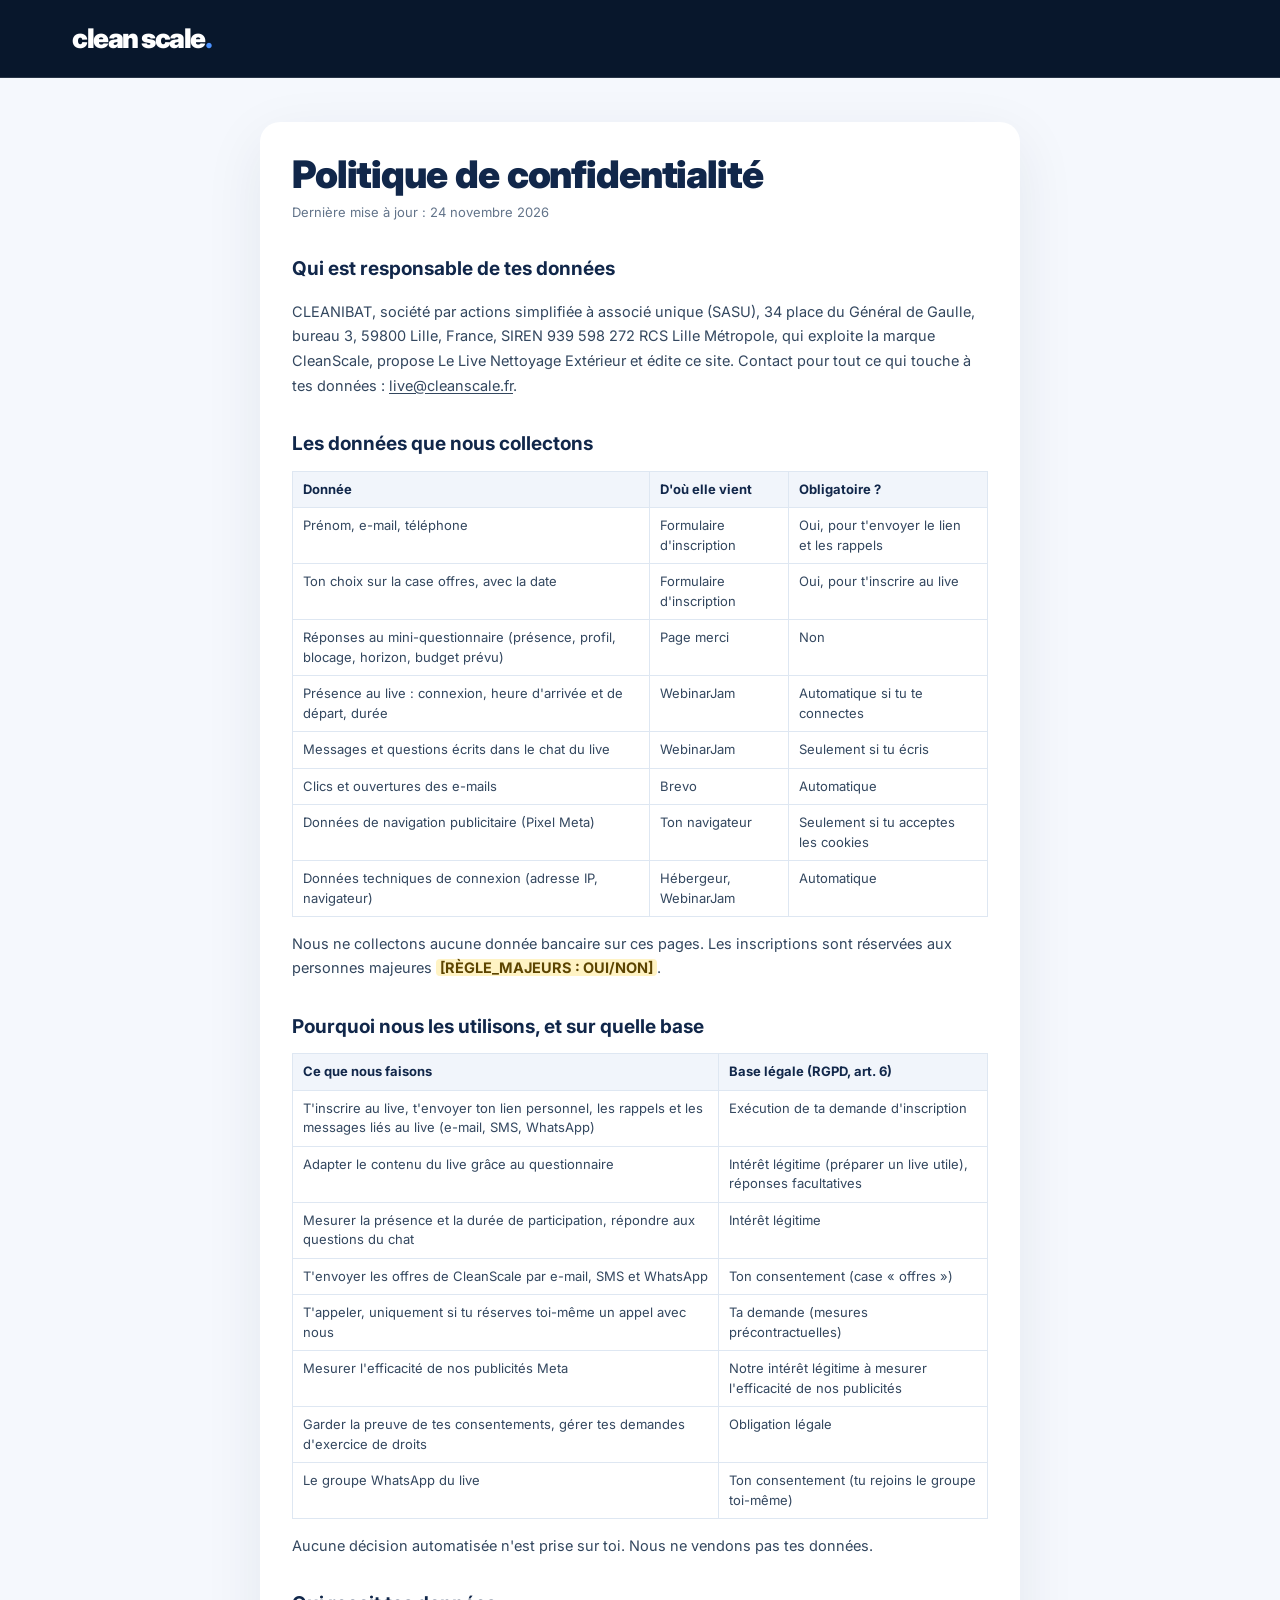
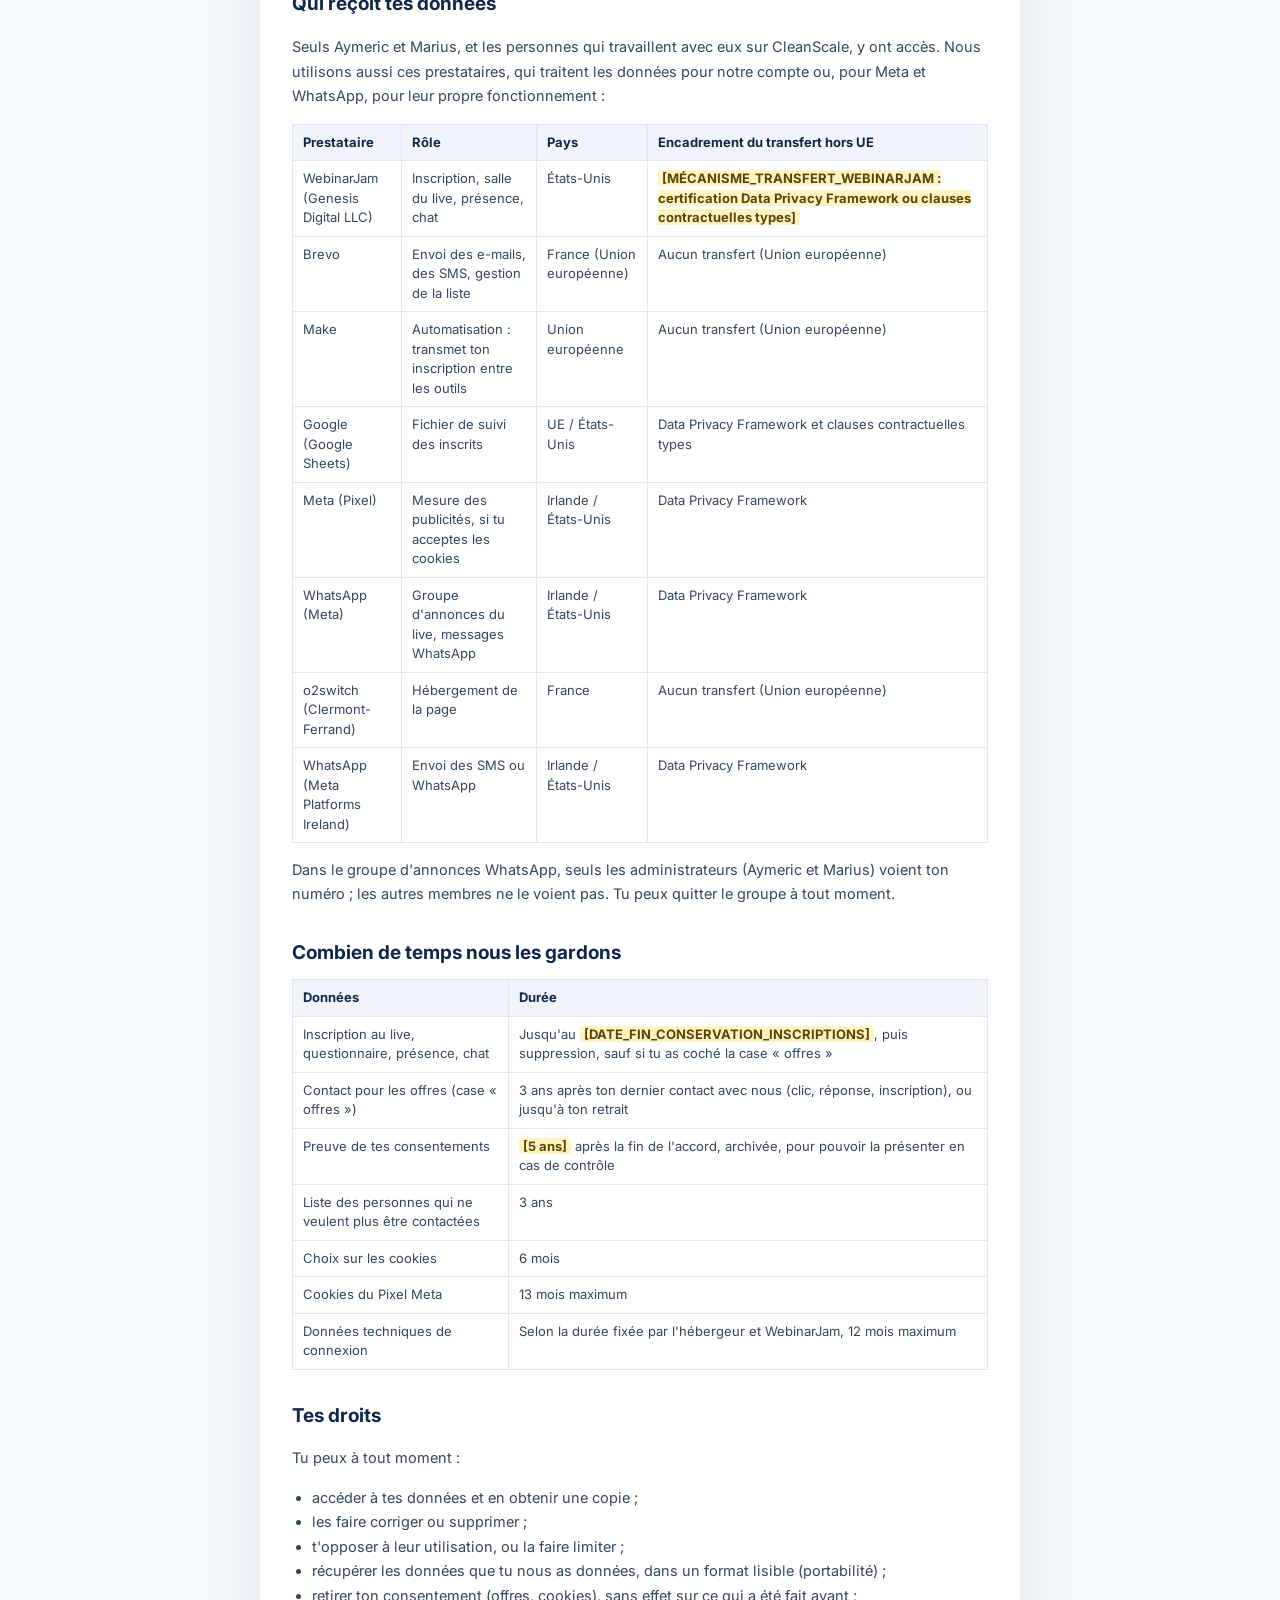
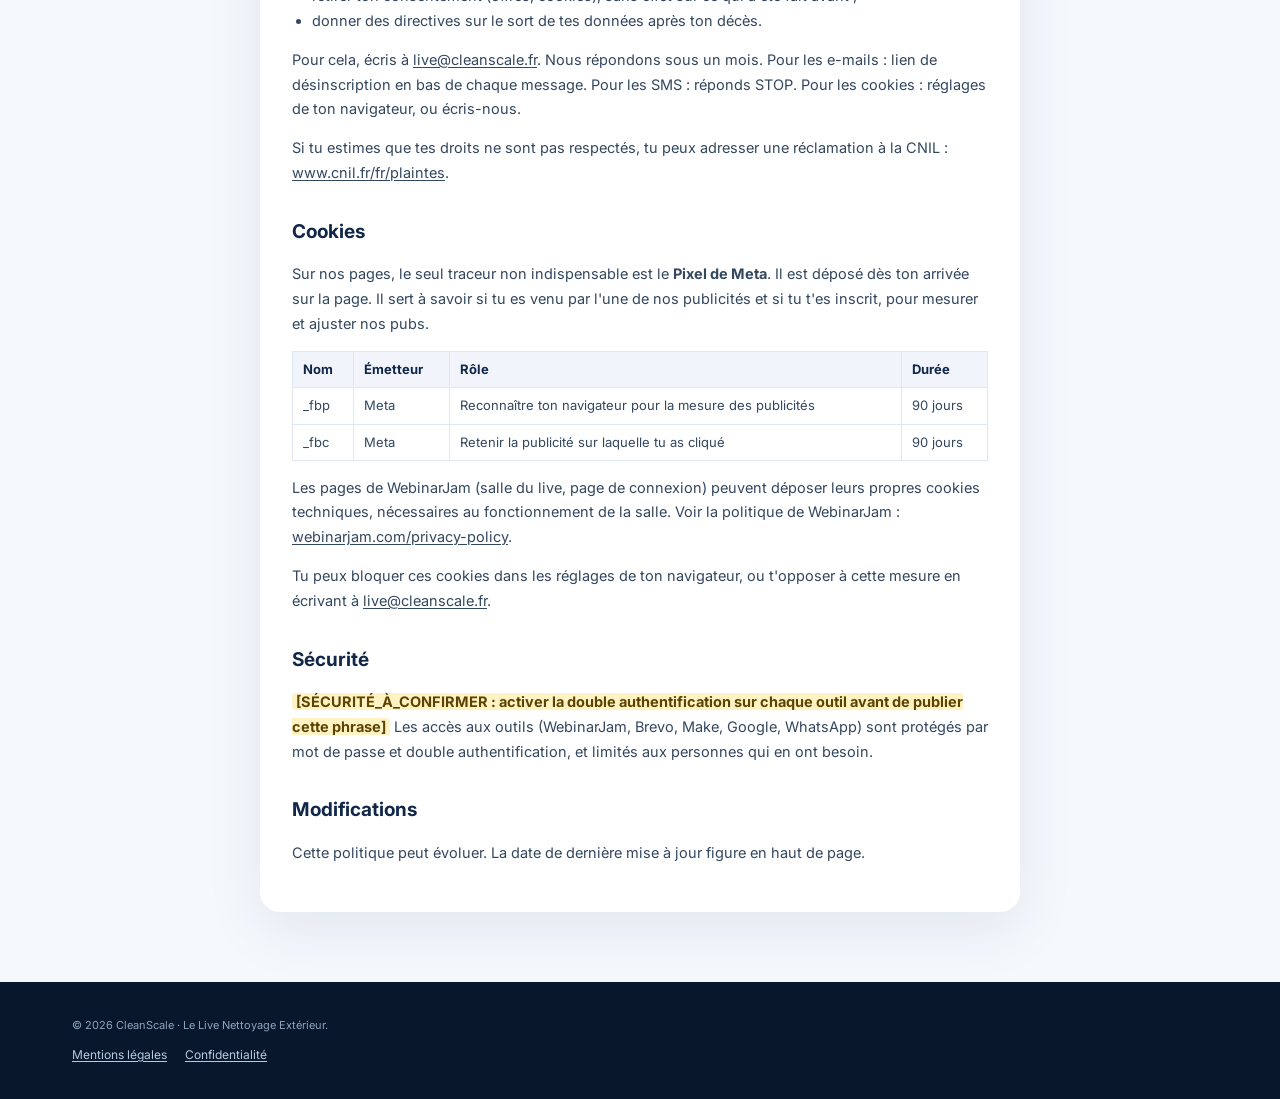
==== commit 5497a699: "Retrait du bandeau cookies : Pixel Meta chargé pour tous dès l'arrivée (décision d'Aymeric) Politiqu" ====
--- a/confidentialite.html
+++ b/confidentialite.html
@@ -29,7 +29,7 @@
         <div class="legal-table"><table><thead><tr><th>Donnée</th><th>D'où elle vient</th><th>Obligatoire ?</th></tr></thead><tbody><tr><td>Prénom, e-mail, téléphone</td><td>Formulaire d'inscription</td><td>Oui, pour t'envoyer le lien et les rappels</td></tr><tr><td>Ton choix sur la case offres, avec la date</td><td>Formulaire d'inscription</td><td>Oui, pour t'inscrire au live</td></tr><tr><td>Réponses au mini-questionnaire (présence, profil, blocage, horizon, budget prévu)</td><td>Page merci</td><td>Non</td></tr><tr><td>Présence au live : connexion, heure d'arrivée et de départ, durée</td><td>WebinarJam</td><td>Automatique si tu te connectes</td></tr><tr><td>Messages et questions écrits dans le chat du live</td><td>WebinarJam</td><td>Seulement si tu écris</td></tr><tr><td>Clics et ouvertures des e-mails</td><td>Brevo</td><td>Automatique</td></tr><tr><td>Données de navigation publicitaire (Pixel Meta)</td><td>Ton navigateur</td><td>Seulement si tu acceptes les cookies</td></tr><tr><td>Données techniques de connexion (adresse IP, navigateur)</td><td>Hébergeur, WebinarJam</td><td>Automatique</td></tr></tbody></table></div>
         <p>Nous ne collectons aucune donnée bancaire sur ces pages. Les inscriptions sont réservées aux personnes majeures <span class="ph">[RÈGLE_MAJEURS : OUI/NON]</span>.</p>
         <h2>Pourquoi nous les utilisons, et sur quelle base</h2>
-        <div class="legal-table"><table><thead><tr><th>Ce que nous faisons</th><th>Base légale (RGPD, art. 6)</th></tr></thead><tbody><tr><td>T'inscrire au live, t'envoyer ton lien personnel, les rappels et les messages liés au live (e-mail, SMS, WhatsApp)</td><td>Exécution de ta demande d'inscription</td></tr><tr><td>Adapter le contenu du live grâce au questionnaire</td><td>Intérêt légitime (préparer un live utile), réponses facultatives</td></tr><tr><td>Mesurer la présence et la durée de participation, répondre aux questions du chat</td><td>Intérêt légitime</td></tr><tr><td>T'envoyer les offres de CleanScale par e-mail, SMS et WhatsApp</td><td>Ton consentement (case « offres »)</td></tr><tr><td>T'appeler, uniquement si tu réserves toi-même un appel avec nous</td><td>Ta demande (mesures précontractuelles)</td></tr><tr><td>Mesurer l'efficacité de nos publicités Meta</td><td>Ton consentement (bandeau cookies)</td></tr><tr><td>Garder la preuve de tes consentements, gérer tes demandes d'exercice de droits</td><td>Obligation légale</td></tr><tr><td>Le groupe WhatsApp du live</td><td>Ton consentement (tu rejoins le groupe toi-même)</td></tr></tbody></table></div>
+        <div class="legal-table"><table><thead><tr><th>Ce que nous faisons</th><th>Base légale (RGPD, art. 6)</th></tr></thead><tbody><tr><td>T'inscrire au live, t'envoyer ton lien personnel, les rappels et les messages liés au live (e-mail, SMS, WhatsApp)</td><td>Exécution de ta demande d'inscription</td></tr><tr><td>Adapter le contenu du live grâce au questionnaire</td><td>Intérêt légitime (préparer un live utile), réponses facultatives</td></tr><tr><td>Mesurer la présence et la durée de participation, répondre aux questions du chat</td><td>Intérêt légitime</td></tr><tr><td>T'envoyer les offres de CleanScale par e-mail, SMS et WhatsApp</td><td>Ton consentement (case « offres »)</td></tr><tr><td>T'appeler, uniquement si tu réserves toi-même un appel avec nous</td><td>Ta demande (mesures précontractuelles)</td></tr><tr><td>Mesurer l'efficacité de nos publicités Meta</td><td>Notre intérêt légitime à mesurer l'efficacité de nos publicités</td></tr><tr><td>Garder la preuve de tes consentements, gérer tes demandes d'exercice de droits</td><td>Obligation légale</td></tr><tr><td>Le groupe WhatsApp du live</td><td>Ton consentement (tu rejoins le groupe toi-même)</td></tr></tbody></table></div>
         <p>Aucune décision automatisée n'est prise sur toi. Nous ne vendons pas tes données.</p>
         <h2>Qui reçoit tes données</h2>
         <p>Seuls Aymeric et Marius, et les personnes qui travaillent avec eux sur CleanScale, y ont accès. Nous utilisons aussi ces prestataires, qui traitent les données pour notre compte ou, pour Meta et WhatsApp, pour leur propre fonctionnement :</p>
@@ -40,13 +40,13 @@
         <h2>Tes droits</h2>
         <p>Tu peux à tout moment :</p>
         <ul><li>accéder à tes données et en obtenir une copie ;</li><li>les faire corriger ou supprimer ;</li><li>t'opposer à leur utilisation, ou la faire limiter ;</li><li>récupérer les données que tu nous as données, dans un format lisible (portabilité) ;</li><li>retirer ton consentement (offres, cookies), sans effet sur ce qui a été fait avant ;</li><li>donner des directives sur le sort de tes données après ton décès.</li></ul>
-        <p>Pour cela, écris à <a href="mailto:live@cleanscale.fr">live@cleanscale.fr</a>. Nous répondons sous un mois. Pour les e-mails : lien de désinscription en bas de chaque message. Pour les SMS : réponds STOP. Pour les cookies : lien « Gérer les cookies » en bas de page.</p>
+        <p>Pour cela, écris à <a href="mailto:live@cleanscale.fr">live@cleanscale.fr</a>. Nous répondons sous un mois. Pour les e-mails : lien de désinscription en bas de chaque message. Pour les SMS : réponds STOP. Pour les cookies : réglages de ton navigateur, ou écris-nous.</p>
         <p>Si tu estimes que tes droits ne sont pas respectés, tu peux adresser une réclamation à la CNIL : <a href="https://www.cnil.fr/fr/plaintes" target="_blank" rel="noopener">www.cnil.fr/fr/plaintes</a>.</p>
         <h2 id="cookies">Cookies</h2>
-        <p>Sur nos pages, le seul traceur non indispensable est le <b>Pixel de Meta</b>. Il n'est déposé que si tu cliques sur « Accepter » dans le bandeau. Il sert à savoir si tu es venu par l'une de nos publicités et si tu t'es inscrit, pour mesurer et ajuster nos pubs.</p>
-        <div class="legal-table"><table><thead><tr><th>Nom</th><th>Émetteur</th><th>Rôle</th><th>Durée</th></tr></thead><tbody><tr><td>_fbp</td><td>Meta</td><td>Reconnaître ton navigateur pour la mesure des publicités</td><td>90 jours</td></tr><tr><td>_fbc</td><td>Meta</td><td>Retenir la publicité sur laquelle tu as cliqué</td><td>90 jours</td></tr><tr><td>live_cookies (mémoire du navigateur)</td><td>Le Live Nettoyage Extérieur</td><td>Retenir ton choix sur les cookies</td><td>6 mois</td></tr></tbody></table></div>
+        <p>Sur nos pages, le seul traceur non indispensable est le <b>Pixel de Meta</b>. Il est déposé dès ton arrivée sur la page. Il sert à savoir si tu es venu par l'une de nos publicités et si tu t'es inscrit, pour mesurer et ajuster nos pubs.</p>
+        <div class="legal-table"><table><thead><tr><th>Nom</th><th>Émetteur</th><th>Rôle</th><th>Durée</th></tr></thead><tbody><tr><td>_fbp</td><td>Meta</td><td>Reconnaître ton navigateur pour la mesure des publicités</td><td>90 jours</td></tr><tr><td>_fbc</td><td>Meta</td><td>Retenir la publicité sur laquelle tu as cliqué</td><td>90 jours</td></tr></tbody></table></div>
         <p>Les pages de WebinarJam (salle du live, page de connexion) peuvent déposer leurs propres cookies techniques, nécessaires au fonctionnement de la salle. Voir la politique de WebinarJam : <a href="https://webinarjam.com/privacy-policy/" target="_blank" rel="noopener">webinarjam.com/privacy-policy</a>.</p>
-        <p>Tu peux changer d'avis à tout moment avec le lien « Gérer les cookies » en bas de page.</p>
+        <p>Tu peux bloquer ces cookies dans les réglages de ton navigateur, ou t'opposer à cette mesure en écrivant à <a href="mailto:live@cleanscale.fr">live@cleanscale.fr</a>.</p>
         <h2>Sécurité</h2>
         <p><span class="ph">[SÉCURITÉ_À_CONFIRMER : activer la double authentification sur chaque outil avant de publier cette phrase]</span> Les accès aux outils (WebinarJam, Brevo, Make, Google, WhatsApp) sont protégés par mot de passe et double authentification, et limités aux personnes qui en ont besoin.</p>
         <h2>Modifications</h2>
@@ -54,8 +54,8 @@
       </article>
     </div>
   </main>
-  <footer><div class="container"><div class="footer-note">© 2026 CleanScale · Le Live Nettoyage Extérieur.<div class="footer-links"><a href="mentions-legales.html">Mentions légales</a><a href="confidentialite.html">Confidentialité</a><button type="button" data-ck-open>Gérer les cookies</button></div></div></div></footer>
+  <footer><div class="container"><div class="footer-note">© 2026 CleanScale · Le Live Nettoyage Extérieur.<div class="footer-links"><a href="mentions-legales.html">Mentions légales</a><a href="confidentialite.html">Confidentialité</a></div></div></div></footer>
   <script src="assets/config.js?v=4"></script>
-  <script src="assets/commun.js?v=5"></script>
+  <script src="assets/commun.js?v=6"></script>
 </body>
 </html>
